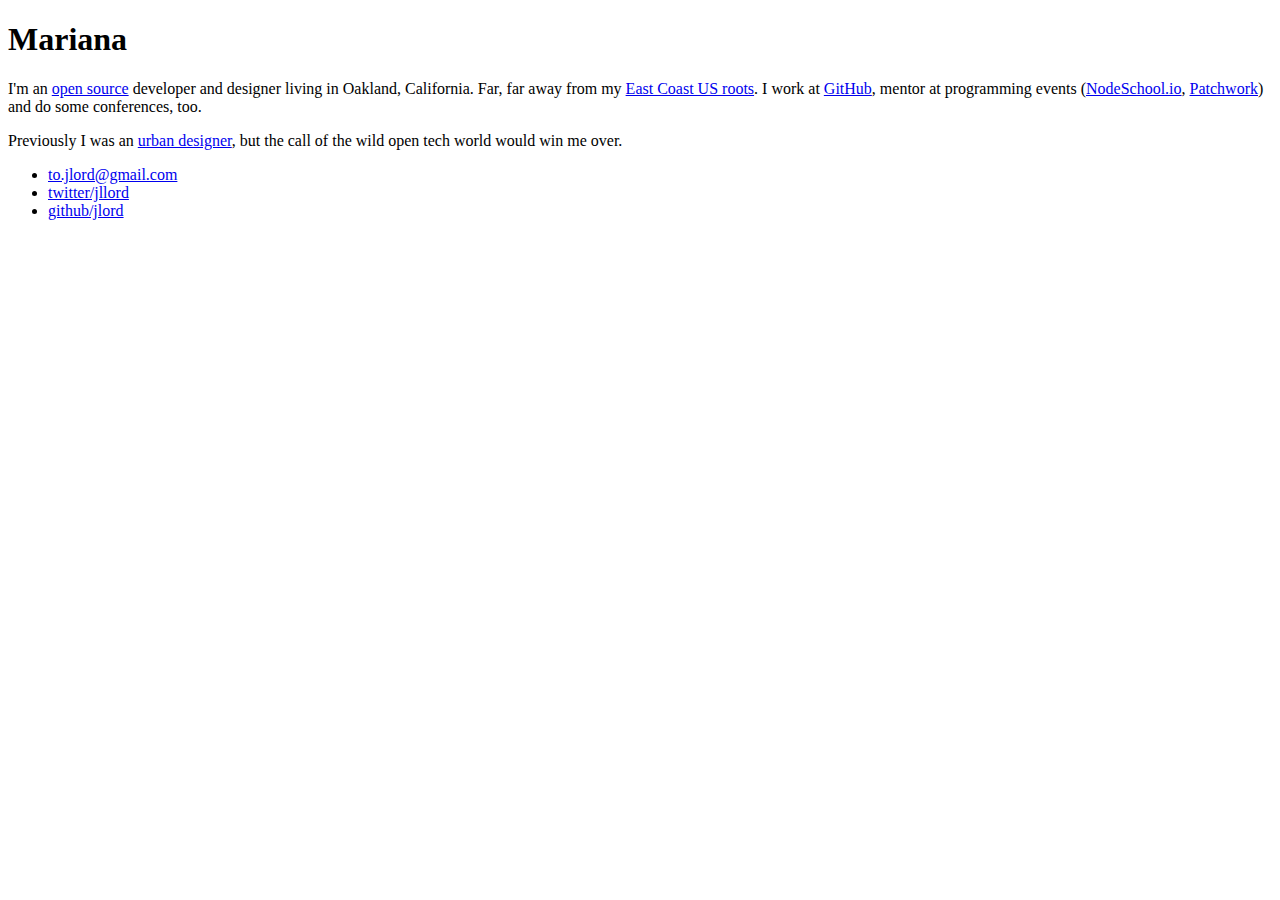
==== index.html @ f290301c "test commit" ====
<!doctype html>
<html>
  <head>
    <meta charset="utf-8">
    <link href="http://fonts.googleapis.com/css?family=Source+Sans+Pro:400,700|Montserrat" rel="stylesheet" type="text/css">
    <link rel="stylesheet" type="text/css" href="css/style2.css">
    <link rel="icon" href="favicon.png" type="image/x-icon">
    <title>Hello World</title>
  </head>
  <body>
    <div class="wrapper">
    <div class="container">
      <header>
        <h1 class="name">Mariana</h1>
      </header>
      <article>
        <p>I'm an <a href="http://en.wikipedia.org/wiki/Open-source_software" target="_blank">open source</a> developer and designer living in Oakland, California. Far, far away from my <a href="http://en.wikipedia.org/wiki/Central_Georgia" target="_blank">East Coast US roots</a>. I work at <a href="http://www.github.com/about" target="_blank">GitHub</a>, mentor at programming events (<a href="http://www.nodeschool.io">NodeSchool.io</a>, <a href="https://github.com/blog/1805-patchwork-night" target="_blank">Patchwork</a>) and do some conferences, too.</p>
        <p> Previously I was an <a href="http://www.bostonredevelopmentauthority.org" target="_blank">urban designer</a>, but the call of the wild open tech world would win me over.</p>
      </article>

    <footer>
      <ul class="meta inline-list">
        <li><a href="mailto:to.jlord@gmail.com">to.jlord@gmail.com</a></li>
        <li><a href="http://www.twitter.com/jllord" target="_blank">twitter/jllord</a></li>
        <li><a href="http://www.github.com/jlord" target="_blank">github/jlord</a></li>
      </ul>
    </footer>
  </div>
  </div>
  </body>
</html>
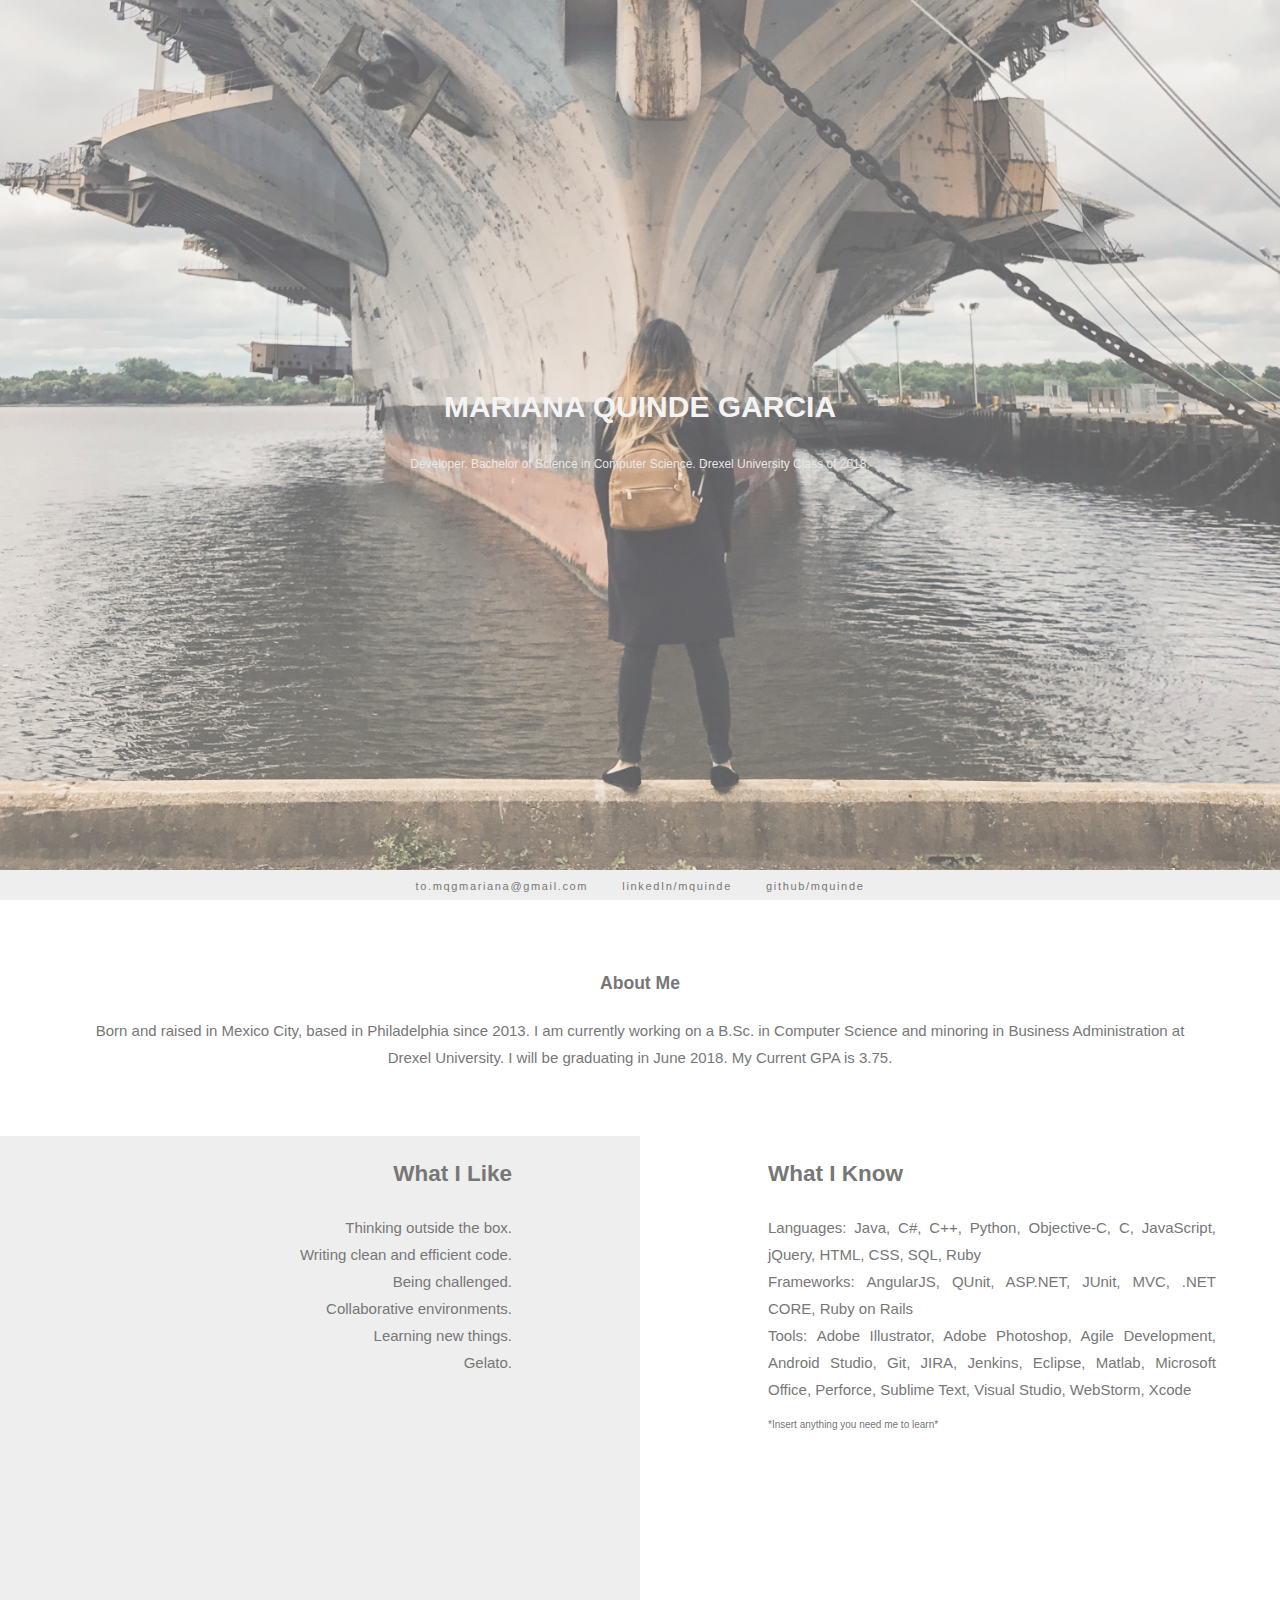
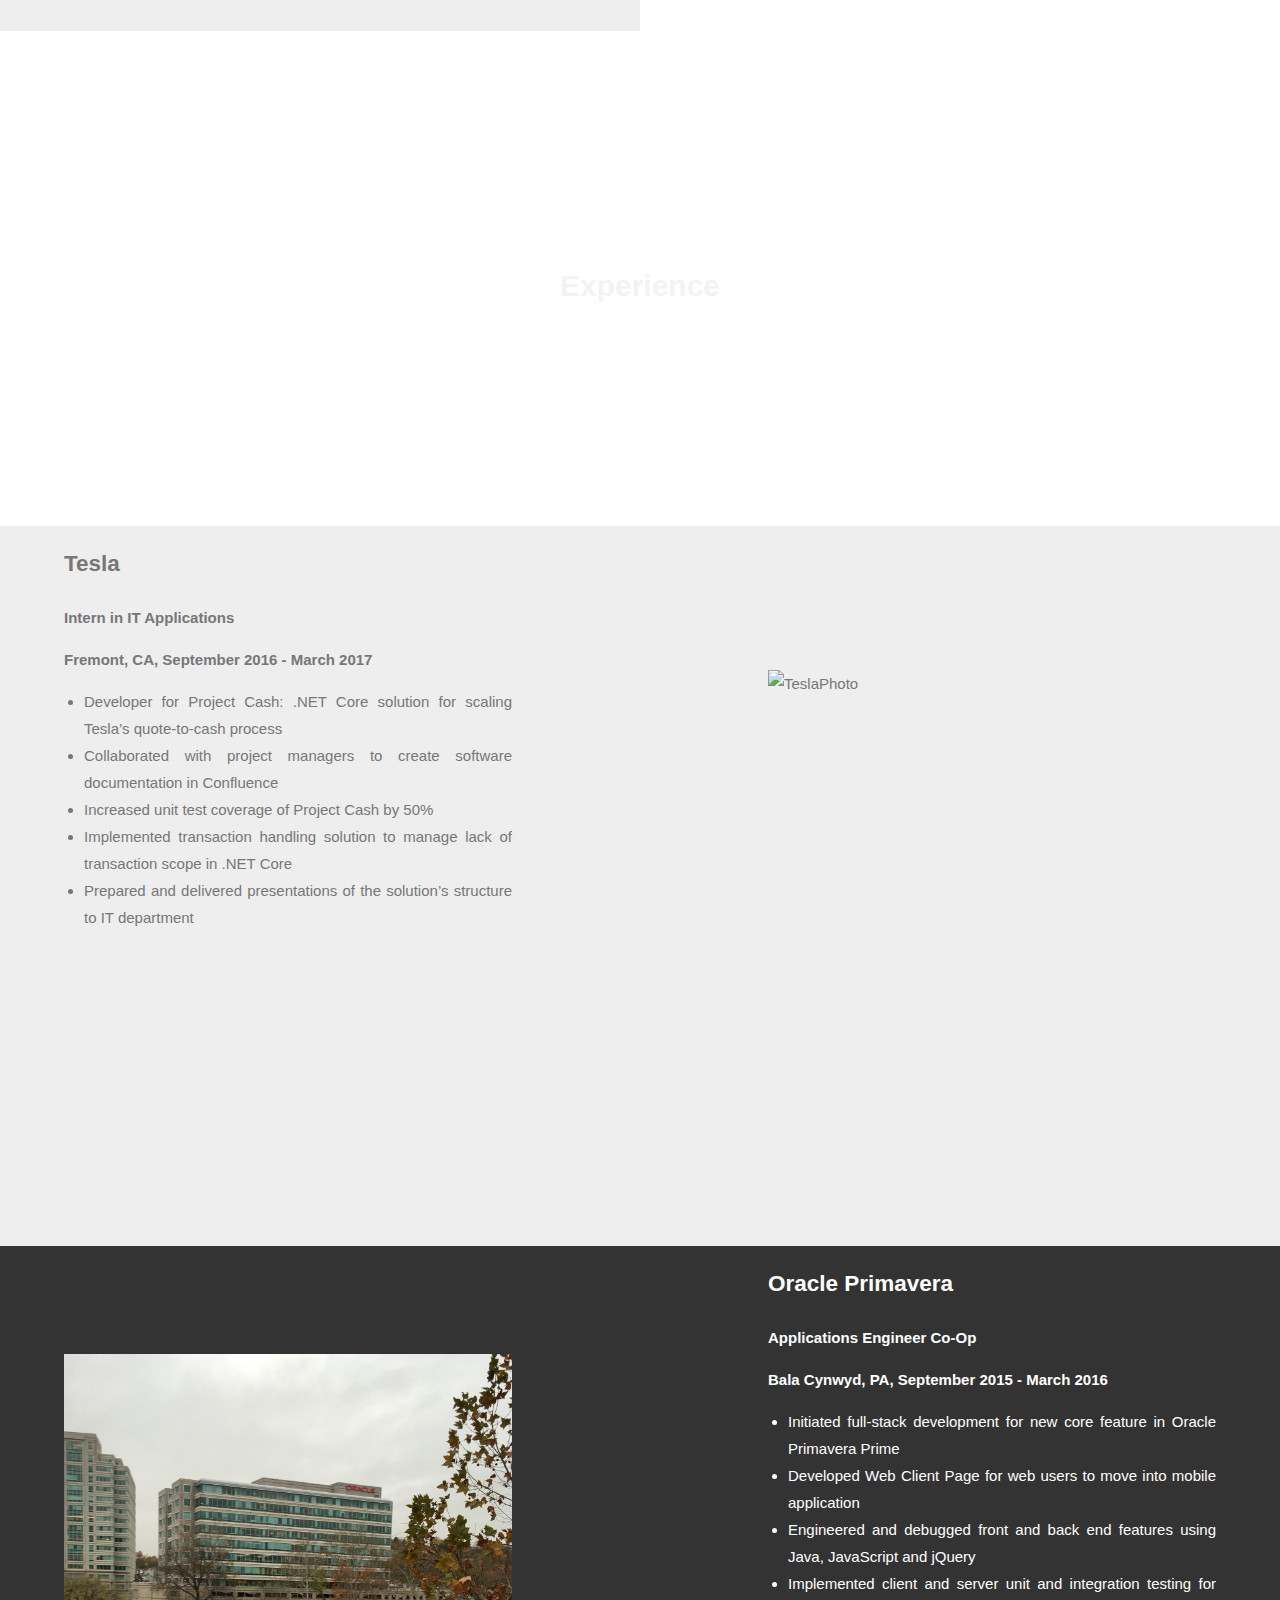
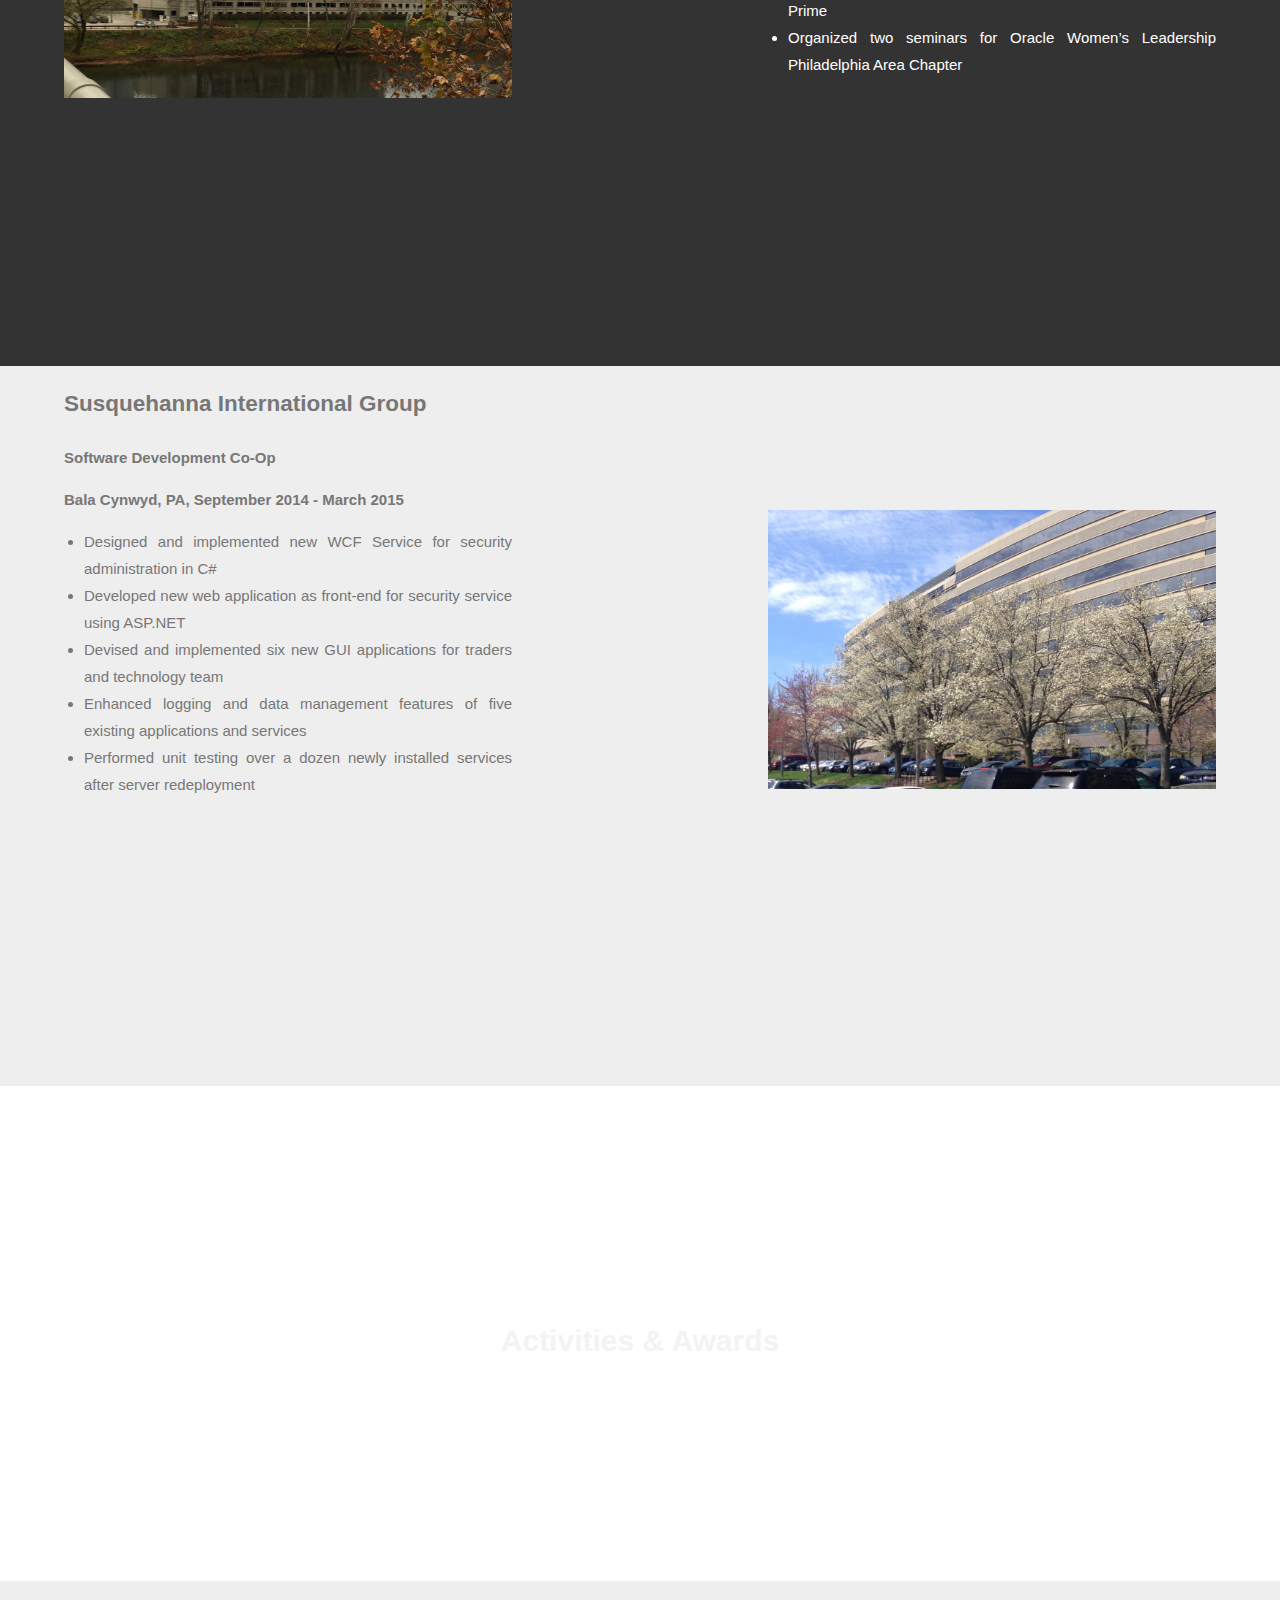
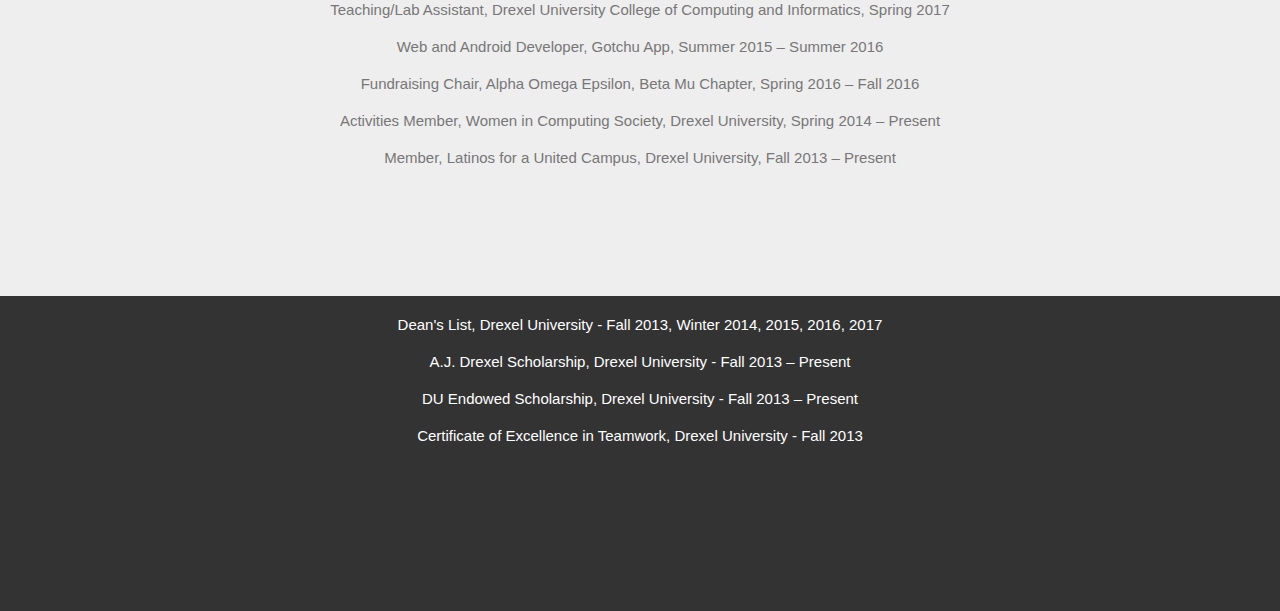
==== commit b103d274: "page prev colors" ====
--- a/index.html
+++ b/index.html
@@ -1,31 +1,154 @@
-<!doctype html>
+
+<!DOCTYPE html>
 <html>
   <head>
     <meta charset="utf-8">
-    <link href="http://fonts.googleapis.com/css?family=Source+Sans+Pro:400,700|Montserrat" rel="stylesheet" type="text/css">
-    <link rel="stylesheet" type="text/css" href="css/style2.css">
-    <link rel="icon" href="favicon.png" type="image/x-icon">
+    <link rel="stylesheet" type="text/css" href="css/style.css">
+    <!-- Bootstrap -->
+    <link rel="icon" href="me.png" type="image/x-icon">
     <title>Hello World</title>
   </head>
-  <body>
-    <div class="wrapper">
-    <div class="container">
-      <header>
-        <h1 class="name">Mariana</h1>
-      </header>
-      <article>
-        <p>I'm an <a href="http://en.wikipedia.org/wiki/Open-source_software" target="_blank">open source</a> developer and designer living in Oakland, California. Far, far away from my <a href="http://en.wikipedia.org/wiki/Central_Georgia" target="_blank">East Coast US roots</a>. I work at <a href="http://www.github.com/about" target="_blank">GitHub</a>, mentor at programming events (<a href="http://www.nodeschool.io">NodeSchool.io</a>, <a href="https://github.com/blog/1805-patchwork-night" target="_blank">Patchwork</a>) and do some conferences, too.</p>
-        <p> Previously I was an <a href="http://www.bostonredevelopmentauthority.org" target="_blank">urban designer</a>, but the call of the wild open tech world would win me over.</p>
-      </article>
+<body>
+<script>
+function toggle(name) {
+    var x = document.getElementById(name);
+    if (x.style.display === 'none') {
+        x.style.display = 'block';
+    } else {
+        x.style.display = 'none';
+    }
+}
+</script>
 
-    <footer>
-      <ul class="meta inline-list">
-        <li><a href="mailto:to.jlord@gmail.com">to.jlord@gmail.com</a></li>
-        <li><a href="http://www.twitter.com/jllord" target="_blank">twitter/jllord</a></li>
-        <li><a href="http://www.github.com/jlord" target="_blank">github/jlord</a></li>
+<div class="background1 photo1">
+  <div class="center-block">
+    <h1>MARIANA QUINDE GARCIA</h1>
+    <h2>Developer. Bachelor of Science in Computer Science. Drexel University Class of 2018.</h2> 
+  </div>
+</div>
+<div class="full-block">
+  <h3 style="text-align:center;">About Me</h3>
+  <p> Born and raised in Mexico City, based in Philadelphia since 2013. I am currently working on a B.Sc. in Computer Science and minoring in Business Administration at Drexel University. I will be graduating in June 2018. My Current GPA is 3.75.</p>
+</div>
+
+<div class="backgroundSmall halfsie">
+  <div class="left-block" style="text-align: right">
+  <h2> What I Like</h2>
+  <ul class="simpleList">
+  <li>Thinking outside the box.</li>
+  <li>Writing clean and efficient code.</li>
+  <li>Being challenged.</li>
+  <li>Collaborative environments.</li> 
+  <li>Learning new things.</li>
+  <li>Gelato.</li>
+  </ul>
+  </div>
+  <div class="right-block" id="whatIKnow">
+  <h2>What I Know</h2>  
+  <ul class="simpleList">
+  <li> <b>Languages: </b> Java, C#, C++, Python, Objective-C, C, JavaScript, jQuery, HTML, CSS, SQL, Ruby</li>
+  <li> <b>Frameworks: </b> AngularJS, QUnit, ASP.NET, JUnit, MVC, .NET CORE, Ruby on Rails</li>
+  <li> <b>Tools: </b>Adobe Illustrator, Adobe Photoshop, Agile Development, Android Studio, Git, JIRA, Jenkins, Eclipse, Matlab, Microsoft Office, Perforce, Sublime Text, Visual Studio, WebStorm, Xcode</li>
+  <h4>*Insert anything you need me to learn*</h4>
+  </ul>          
+  </div>
+</div>
+
+<div class="backgroundSmall photo1">
+  <div class="center-block">
+    <h3>Experience</h3>
+  </div>
+</div>
+
+<div class="backgroundMedium light">
+  <div class="right-block" style="top: 20%">
+  <img src="css/tesla.jpg" alt="TeslaPhoto" style="width:100%;height:100%;">
+  </div>
+  <div class="left-block">
+  <h2>Tesla</h2>
+  <p><b> Intern in IT Applications </b></p>
+  <p><b>Fremont, CA, September 2016 - March 2017</b></p>  
+  <ul>
+  <li>Developer for Project Cash: .NET Core solution for scaling Tesla’s quote-to-cash process </li>
+  <li>Collaborated with project managers to create software documentation in Confluence </li>
+  <li>Increased unit test coverage of Project Cash by 50% </li>
+  <li>Implemented transaction handling solution to manage lack of transaction scope in .NET Core</li>
+  <li>Prepared and delivered presentations of the solution’s structure to IT department </li>
+  </ul> 
+  </div>
+ </div>
+
+ <div class="backgroundMedium dark">
+  <div class="left-block" style="top: 15%">
+  <img src="css/oracle.jpg" alt="OraclePhoto" style="width:100%;height:100%;">
+  </div>
+  <div class="right-block">
+  <h2>Oracle Primavera</h2>
+	<p><b>Applications Engineer Co-Op</b></p>
+	<p><b>Bala Cynwyd, PA, September 2015 - March 2016</b></p>
+	<ul>
+	<li>Initiated full-stack development for new core feature in Oracle Primavera Prime </li>
+	<li>Developed Web Client Page for web users to move into mobile application</li>
+	<li>Engineered and debugged front and back end features using Java, JavaScript and jQuery</li>
+	<li>Implemented client and server unit and integration testing for Prime</li>
+	<li>Organized two seminars for Oracle Women’s Leadership Philadelphia Area Chapter</li>
+	</ul> 
+  </div>
+ </div>
+
+ <div class="backgroundMedium light">
+  <div class="right-block" style="top: 20%">
+  <img src="css/sig.jpg" alt="SIGPhoto" style="width:100%;height:100%;">
+  </div>
+  <div class="left-block">
+  <h2> Susquehanna International Group</h2>
+    <p><b>Software Development Co-Op</b></p>
+    <p><b>Bala Cynwyd, PA, September 2014 - March 2015</b></p>  
+    <ul>
+    <li>Designed and implemented new WCF Service for security administration in C#</li>
+    <li>Developed new web application as front-end for security service using ASP.NET</li>
+    <li>Devised and implemented six new GUI applications for traders and technology  team</li>
+    <li>Enhanced logging and data management features of five existing applications and services</li>
+    <li>Performed unit testing over a dozen newly installed services after server redeployment</li>
+    </ul> 
+  </div>
+ </div>
+
+<div class="backgroundSmall photo1">
+  <div class="center-block">
+    <h3>Activities & Awards</h3>
+  </div>
+</div>
+
+<div class="backgroundMin light">
+<div class="middle-block">
+<ul class="simpleList wideList">
+  <li>Teaching/Lab Assistant, Drexel University College of Computing and Informatics, Spring 2017</li>
+  <li>Web and Android Developer, Gotchu App, Summer 2015 – Summer 2016</li>
+  <li>Fundraising Chair, Alpha Omega Epsilon, Beta Mu Chapter, Spring 2016 – Fall 2016</li>
+  <li>Activities Member, Women in Computing Society, Drexel University, Spring 2014 – Present</li>
+  <li>Member, Latinos for a United Campus, Drexel University, Fall 2013 – Present</li>
+  </ul>
+</div>
+</div>
+
+<div class="backgroundMin dark">
+<div class="middle-block">
+<ul class="simpleList wideList">
+  <li>Dean's List, Drexel University - Fall 2013, Winter 2014, 2015, 2016, 2017</li>
+  <li>A.J. Drexel Scholarship, Drexel University - Fall 2013 – Present</li>
+  <li>DU Endowed Scholarship, Drexel University - Fall 2013 – Present</li>
+  <li>Certificate of Excellence in Teamwork, Drexel University - Fall 2013</li>
+  </ul>
+</div>
+</div>
+
+</body>
+<footer>
+      <ul class="inline-list">
+        <li><a href="mailto:to.mqgmariana@gmail.com">to.mqgmariana@gmail.com</a></li>
+        <li><a href="https://www.linkedin.com/in/mquinde/" target="_blank">linkedIn/mquinde</a></li>
+        <li><a href="http://www.github.com/mquinde" target="_blank">github/mquinde</a></li>
       </ul>
-    </footer>
-  </div>
-  </div>
-  </body>
+      </footer>
 </html>
--- a/css/style.css
+++ b/css/style.css
@@ -0,0 +1,151 @@
+/* Stylez */
+body, html {
+  height: 100%;
+  margin: 0;
+  font: 400 15px/1.8 "Lato", sans-serif;
+  color: #777;
+}
+a {color: #777; text-decoration: none;}
+a:hover {border-bottom: 1px solid #333; color: #333}
+ul {padding: 0 0 0 20px;}
+
+.background1, .backgroundSmall, .backgroundMedium, .backgroundMin {
+  position: relative;
+  background-attachment: fixed;
+  background-position: center;
+  background-repeat: no-repeat;
+  background-size: cover;
+
+}
+.background1 {
+  min-height: 100%;
+}
+
+.backgroundSmall {
+  min-height: 55%;
+}
+
+.backgroundMedium {
+  height: 80%;
+}
+
+.backgroundMin {
+  height: 35%;
+}
+
+.photo1 {
+    opacity: 0.65;
+  background-image: url("test.jpg");
+}
+
+.light {
+  background-color: #eee;
+}
+
+.dark {
+  background-color: #333;
+    color: #fff;
+}
+
+.halfsie {
+    background: linear-gradient(90deg, #eee 50%, #fff 50%);
+}
+
+
+.center-block {
+  position: absolute;
+  left: 0;
+  top: 40%;
+  width: 100%;
+  text-align: center;
+}
+
+.center-block h1 {
+  color: #eee;
+  font-size: 30px;
+}
+
+.center-block h2 {
+  color: #ddd;
+  font-size: 12px;
+  font-weight: lighter;;
+}
+
+.center-block h3 {
+  color: #eee;
+  font-size: 30px;
+}
+
+.full-block {
+    color: #777;background-color:white;text-align:center;padding:50px 80px;text-align: center;
+}
+
+.middle-block {
+  position: absolute;
+  left: 0;
+  top: 0;
+  width: 100%;
+  text-align: center;
+}
+
+.left-block {
+  position: absolute;
+  left: 5%;
+  top: 0;
+  width: 35%;
+  text-align: justify;
+}
+
+.right-block {
+  position: absolute;
+  right: 5%;
+  top: 0;
+  width: 35%;
+  text-align: justify;
+}
+
+.simpleList {
+    padding: 0;
+    list-style-type: none;
+    font-weight: lighter;
+}
+
+
+.wideList li { margin: 10px 0; }
+
+
+.right-block h4 {
+  font-size: 10px;
+  font-weight: lighter;
+}
+
+
+.toggle-block {
+    width: 100%;
+    margin-top:0px;
+    display: none;
+}
+
+
+.inline-list {list-style: none; margin: 0; padding: 0; word-spacing: 2em}
+.inline-list li {display: inline-block; font-size: 11px; letter-spacing: .15em; color: #333;}
+
+/* Turn off parallax scrolling for tablets and phones */
+@media only screen and (max-device-width: 1024px) {
+    .background1, .backgroundSmall, .backgroundMedium, .backgroundMin {
+        background-attachment: scroll;
+    }
+}
+
+footer {
+    position: fixed;
+    width: 100%; 
+    height: 30px;
+    line-height: 30px;
+    text-align: center;
+    background: #eee;
+    bottom: 0px; 
+    left: 0px;
+    z-index: 80;
+}
+
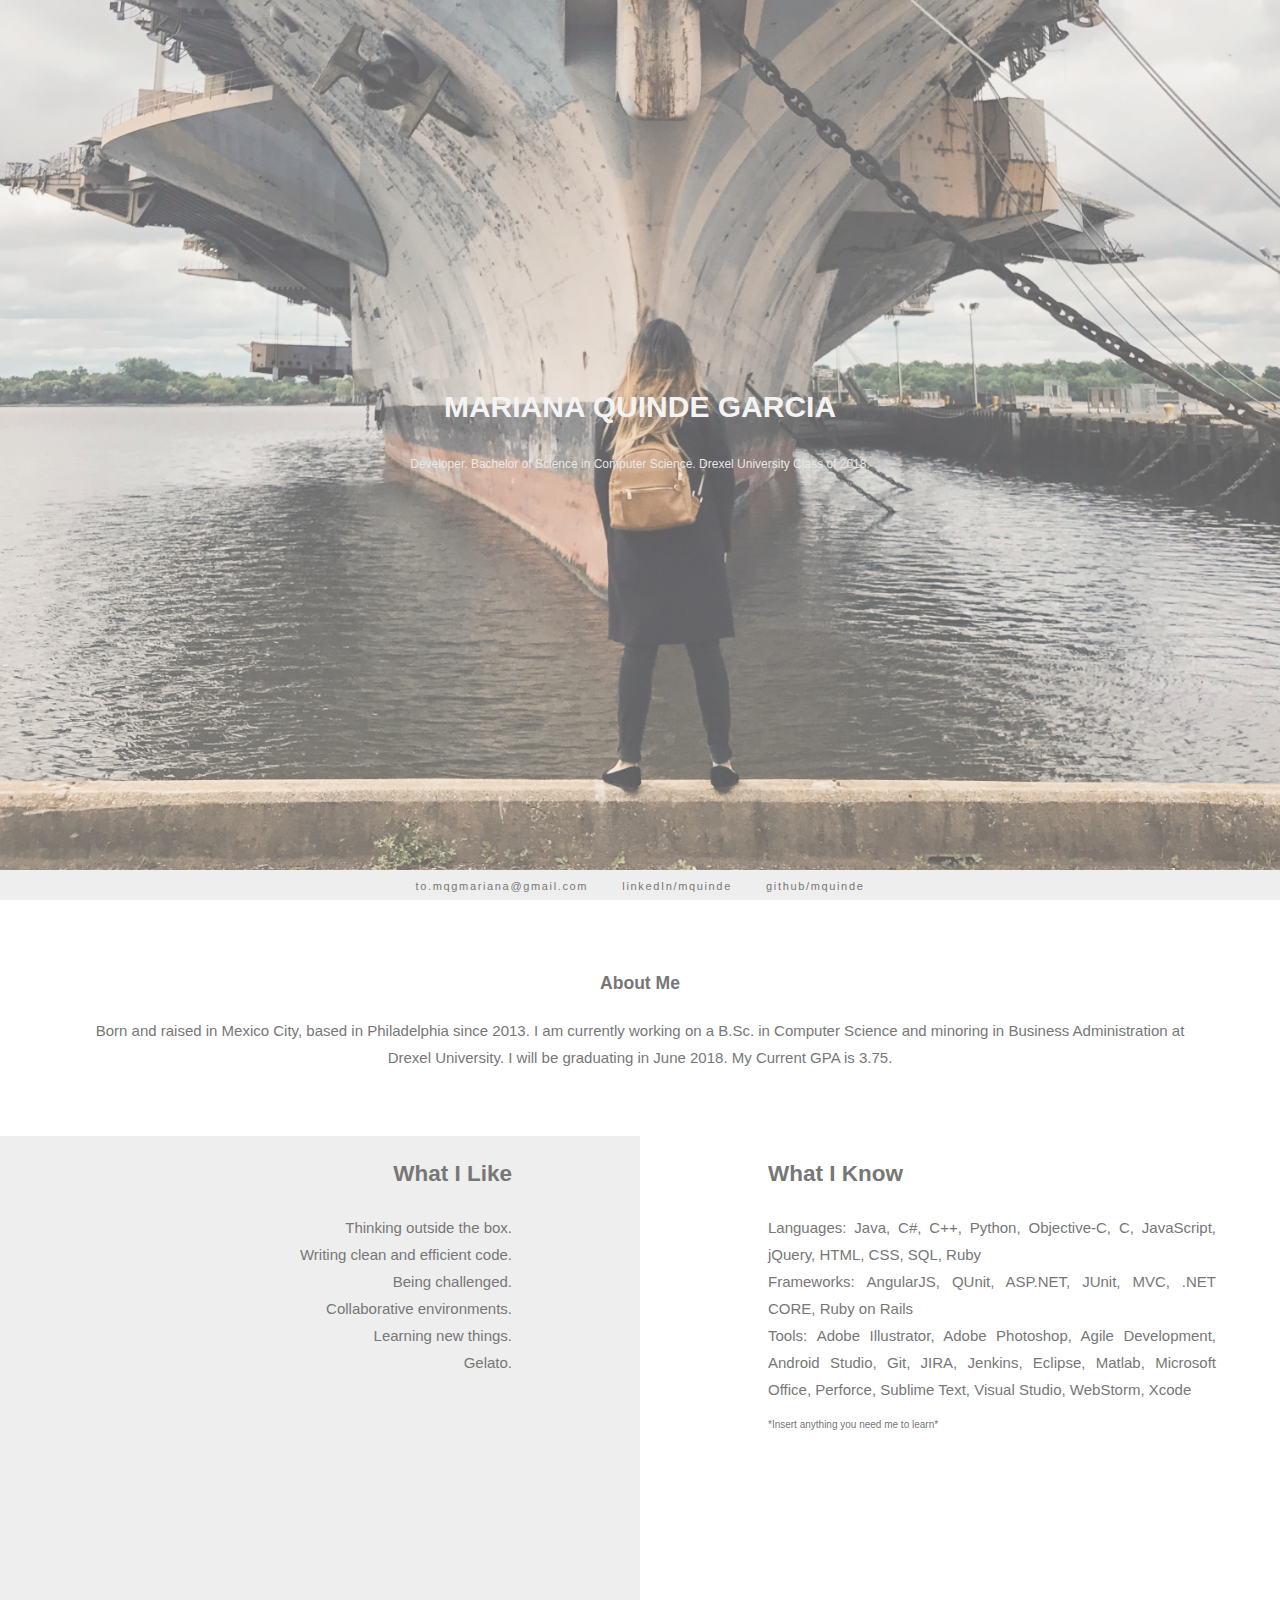
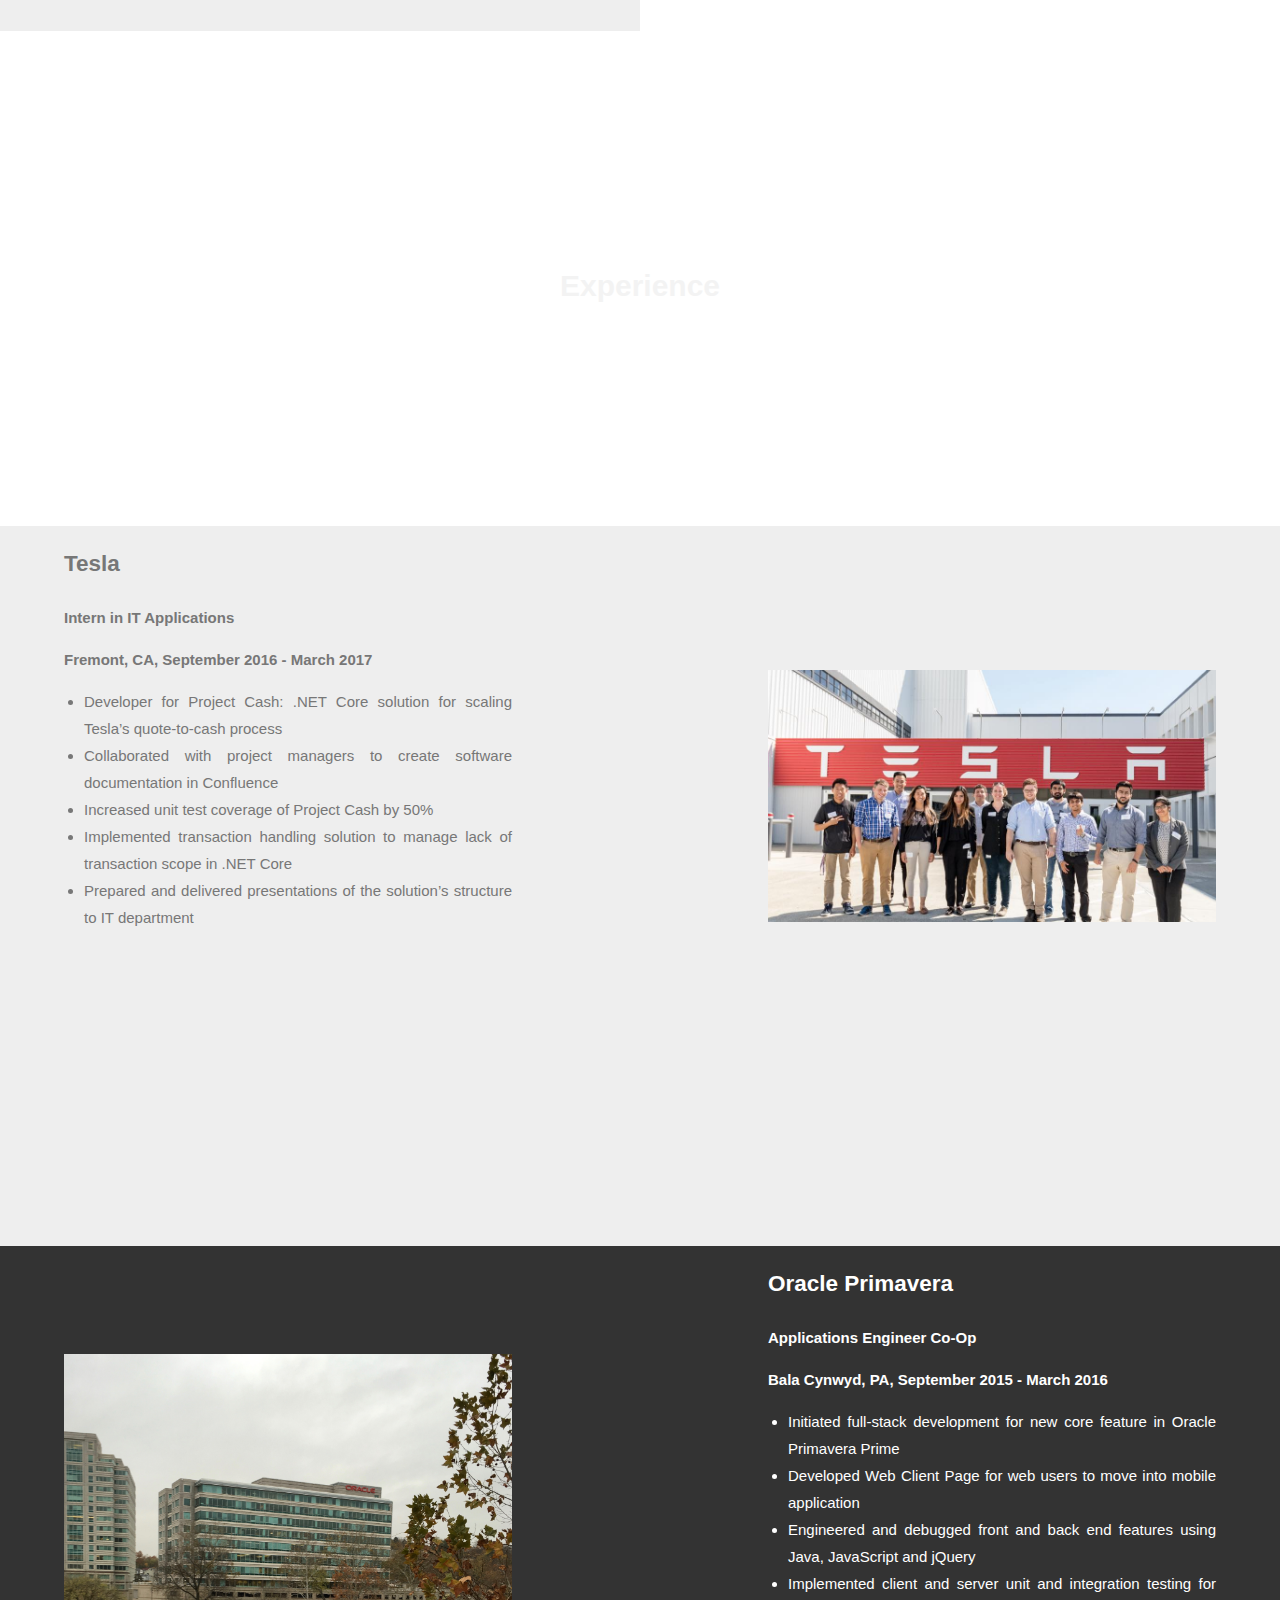
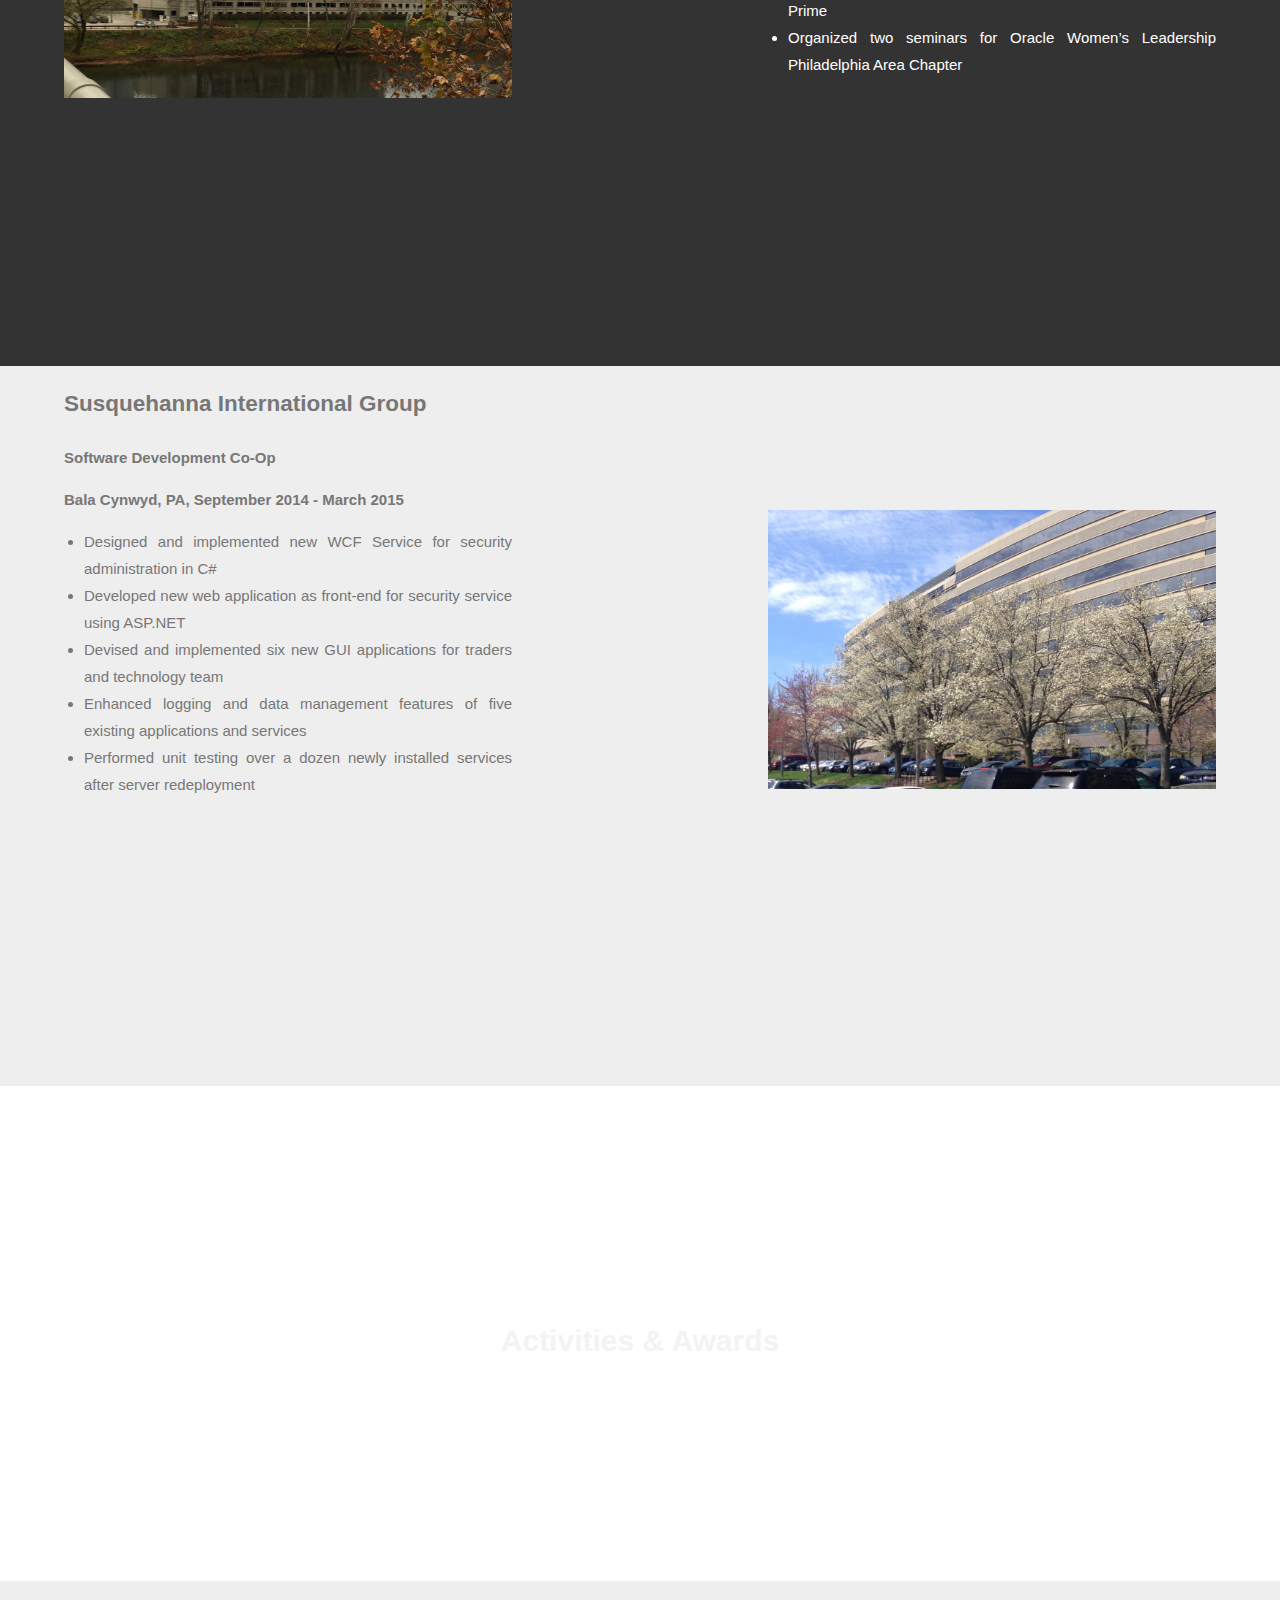
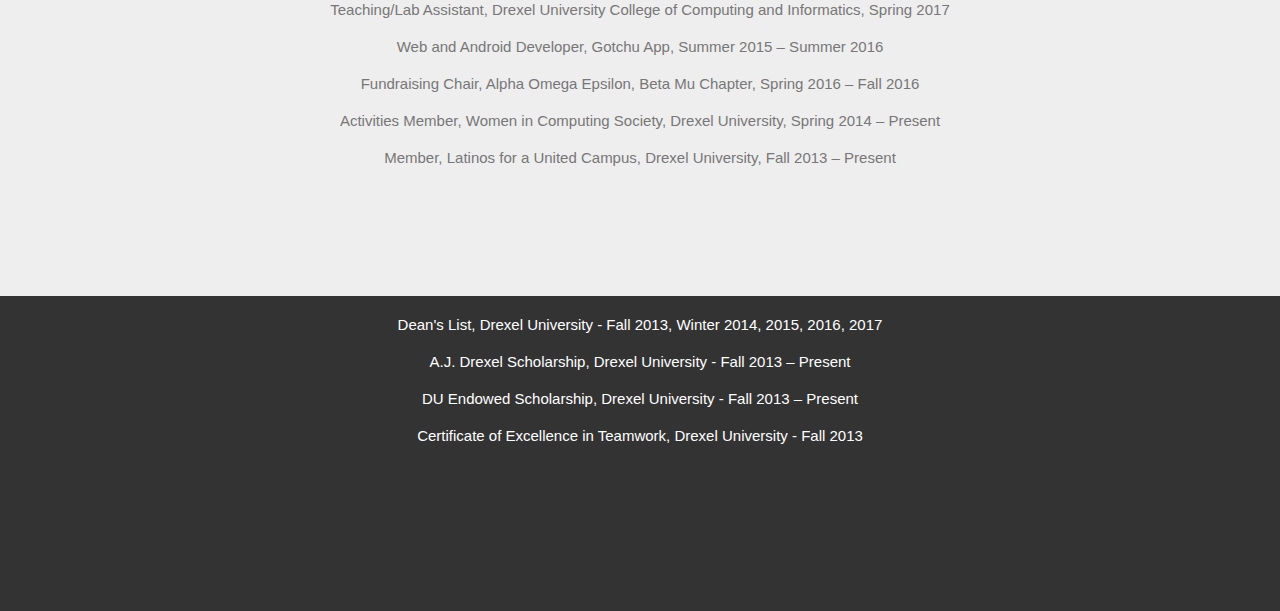
==== commit fd2d7bea: "fixed image" ====
--- a/index.html
+++ b/index.html
@@ -62,7 +62,7 @@
 
 <div class="backgroundMedium light">
   <div class="right-block" style="top: 20%">
-  <img src="css/tesla.jpg" alt="TeslaPhoto" style="width:100%;height:100%;">
+  <img src="css/Tesla.jpg" alt="TeslaPhoto" style="width:100%;height:100%;">
   </div>
   <div class="left-block">
   <h2>Tesla</h2>
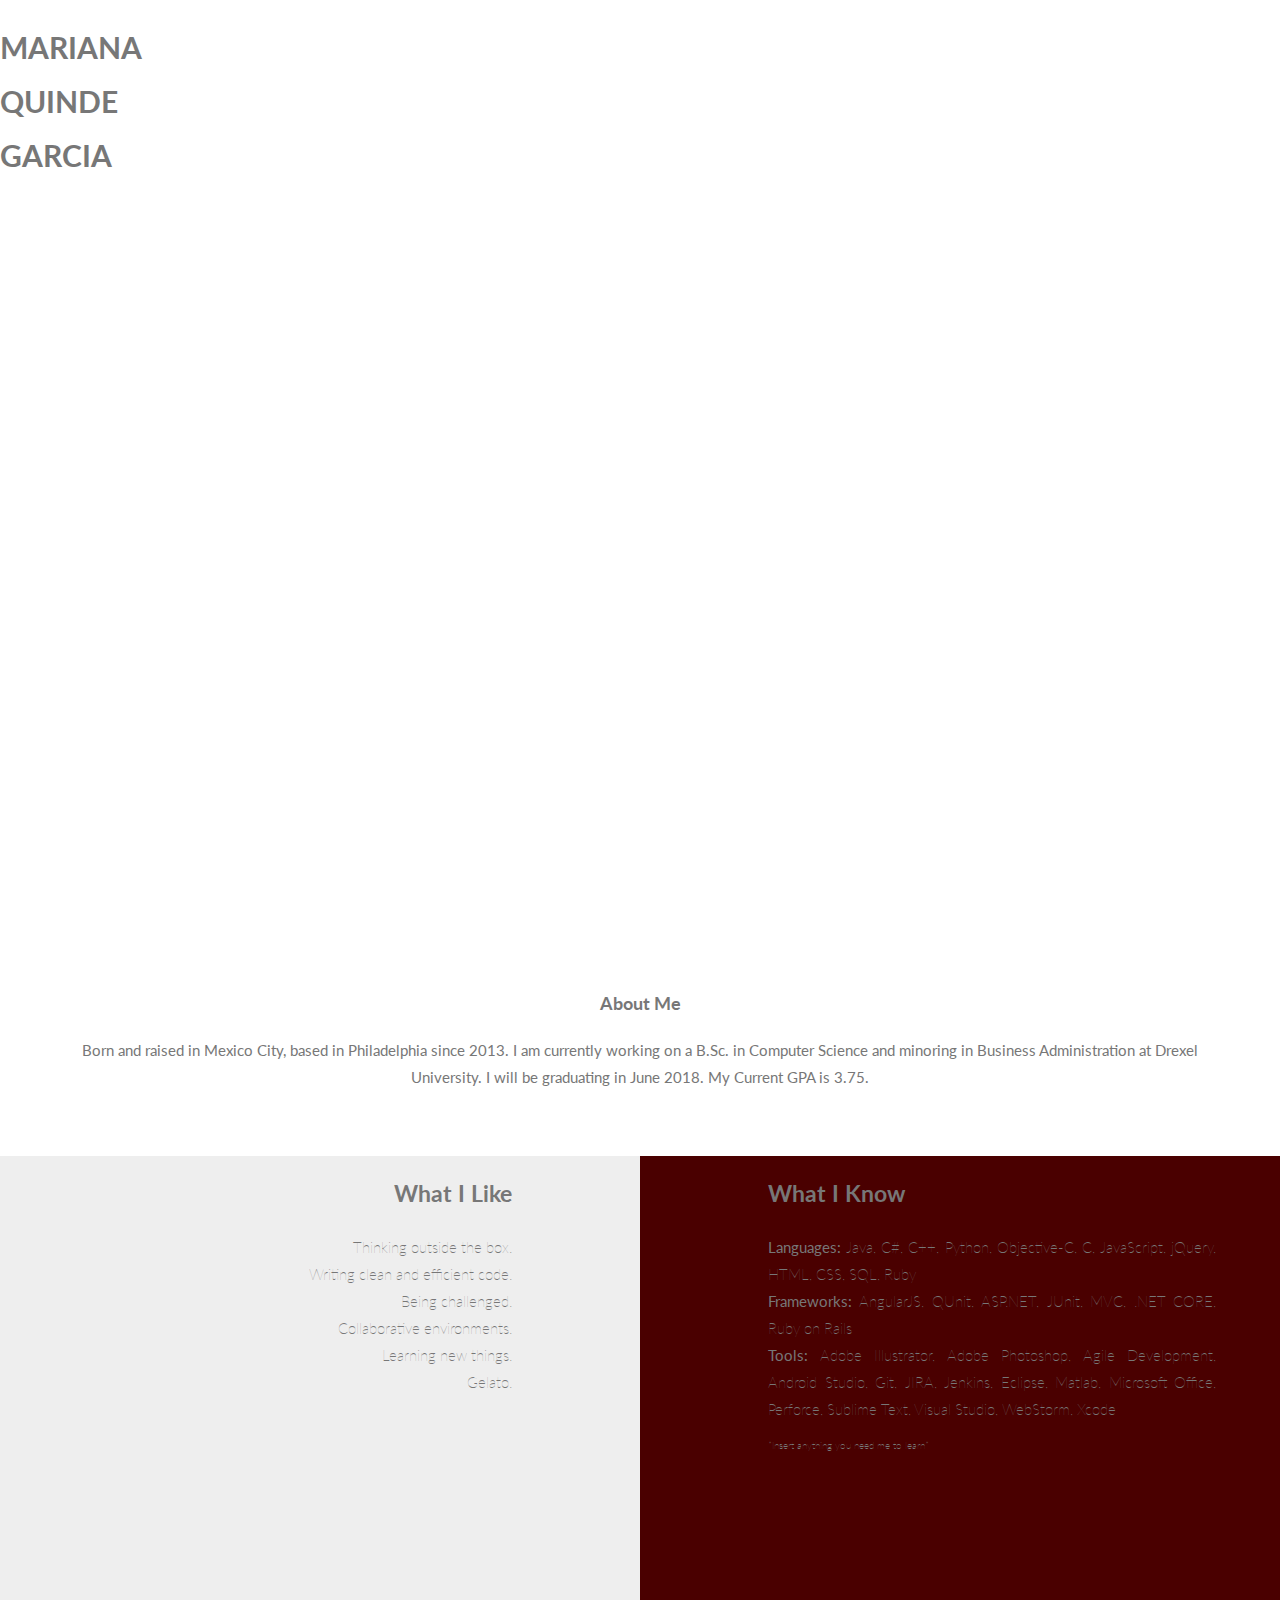
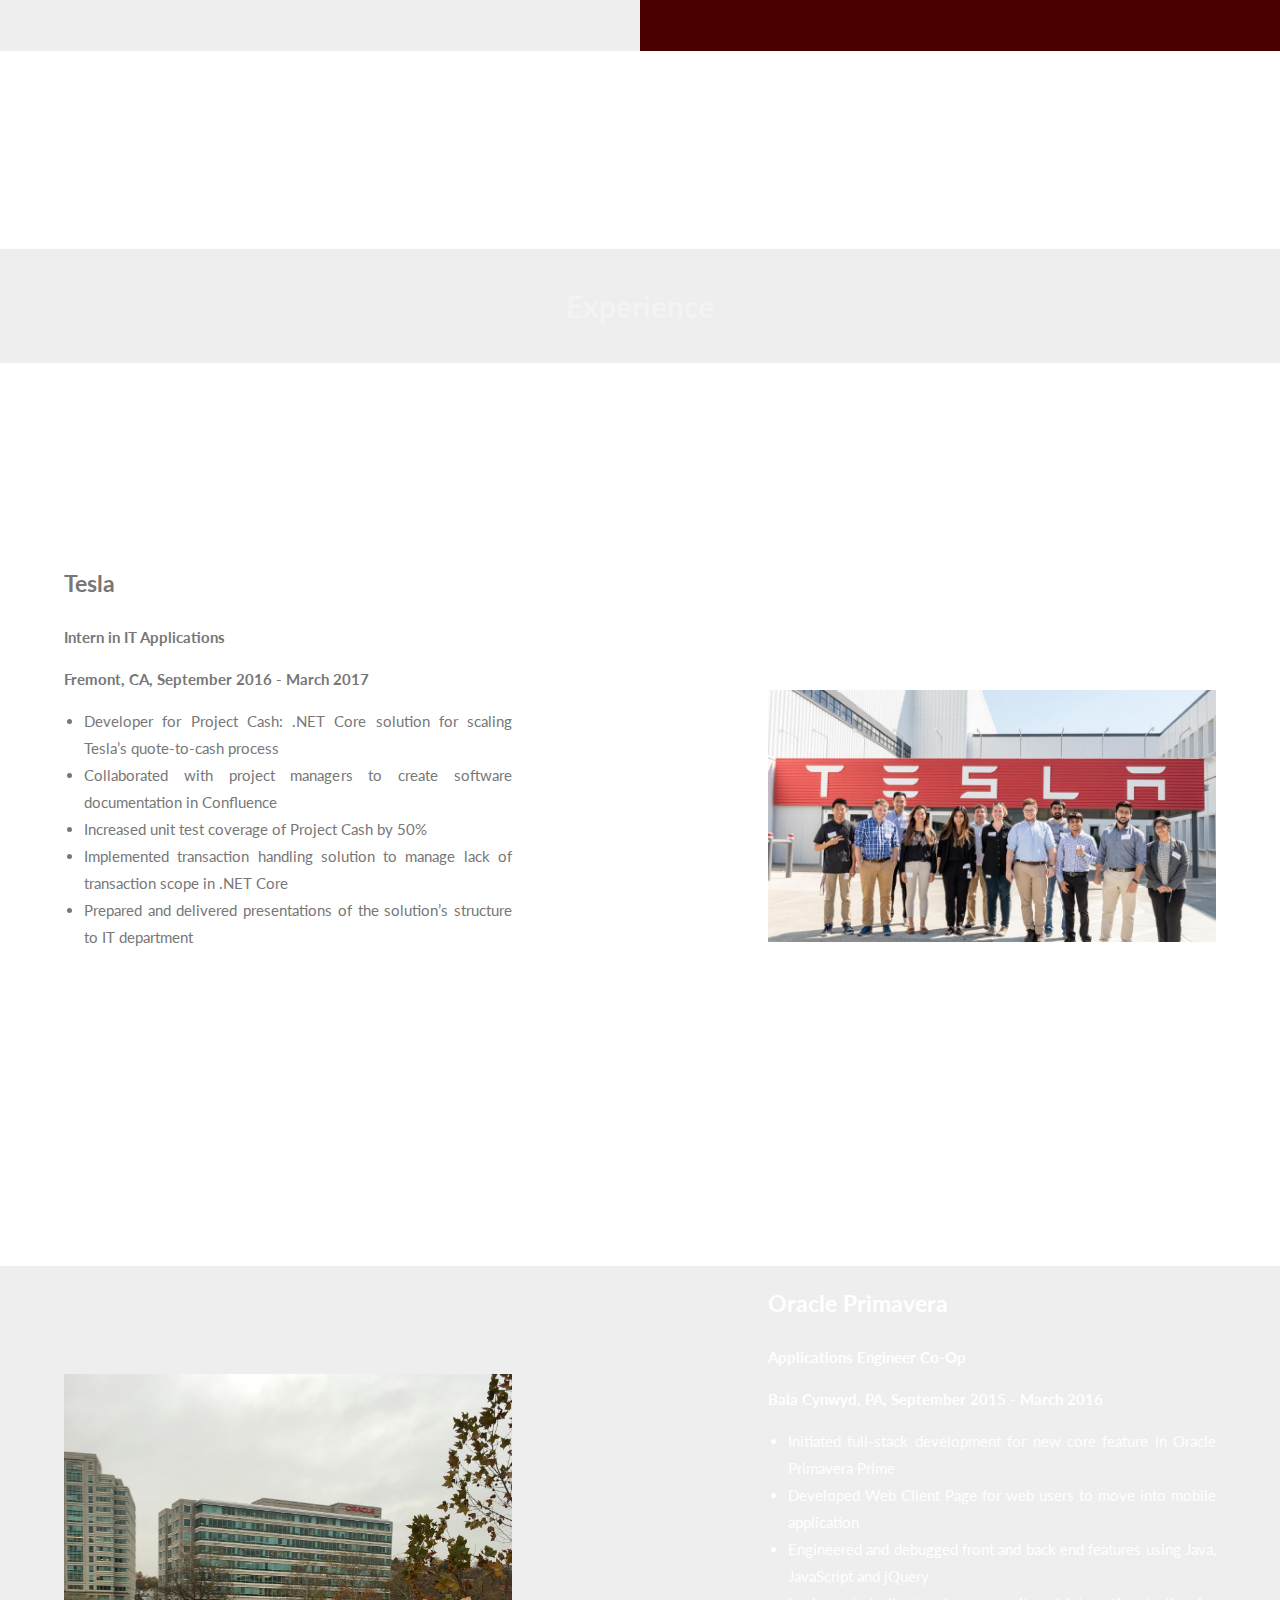
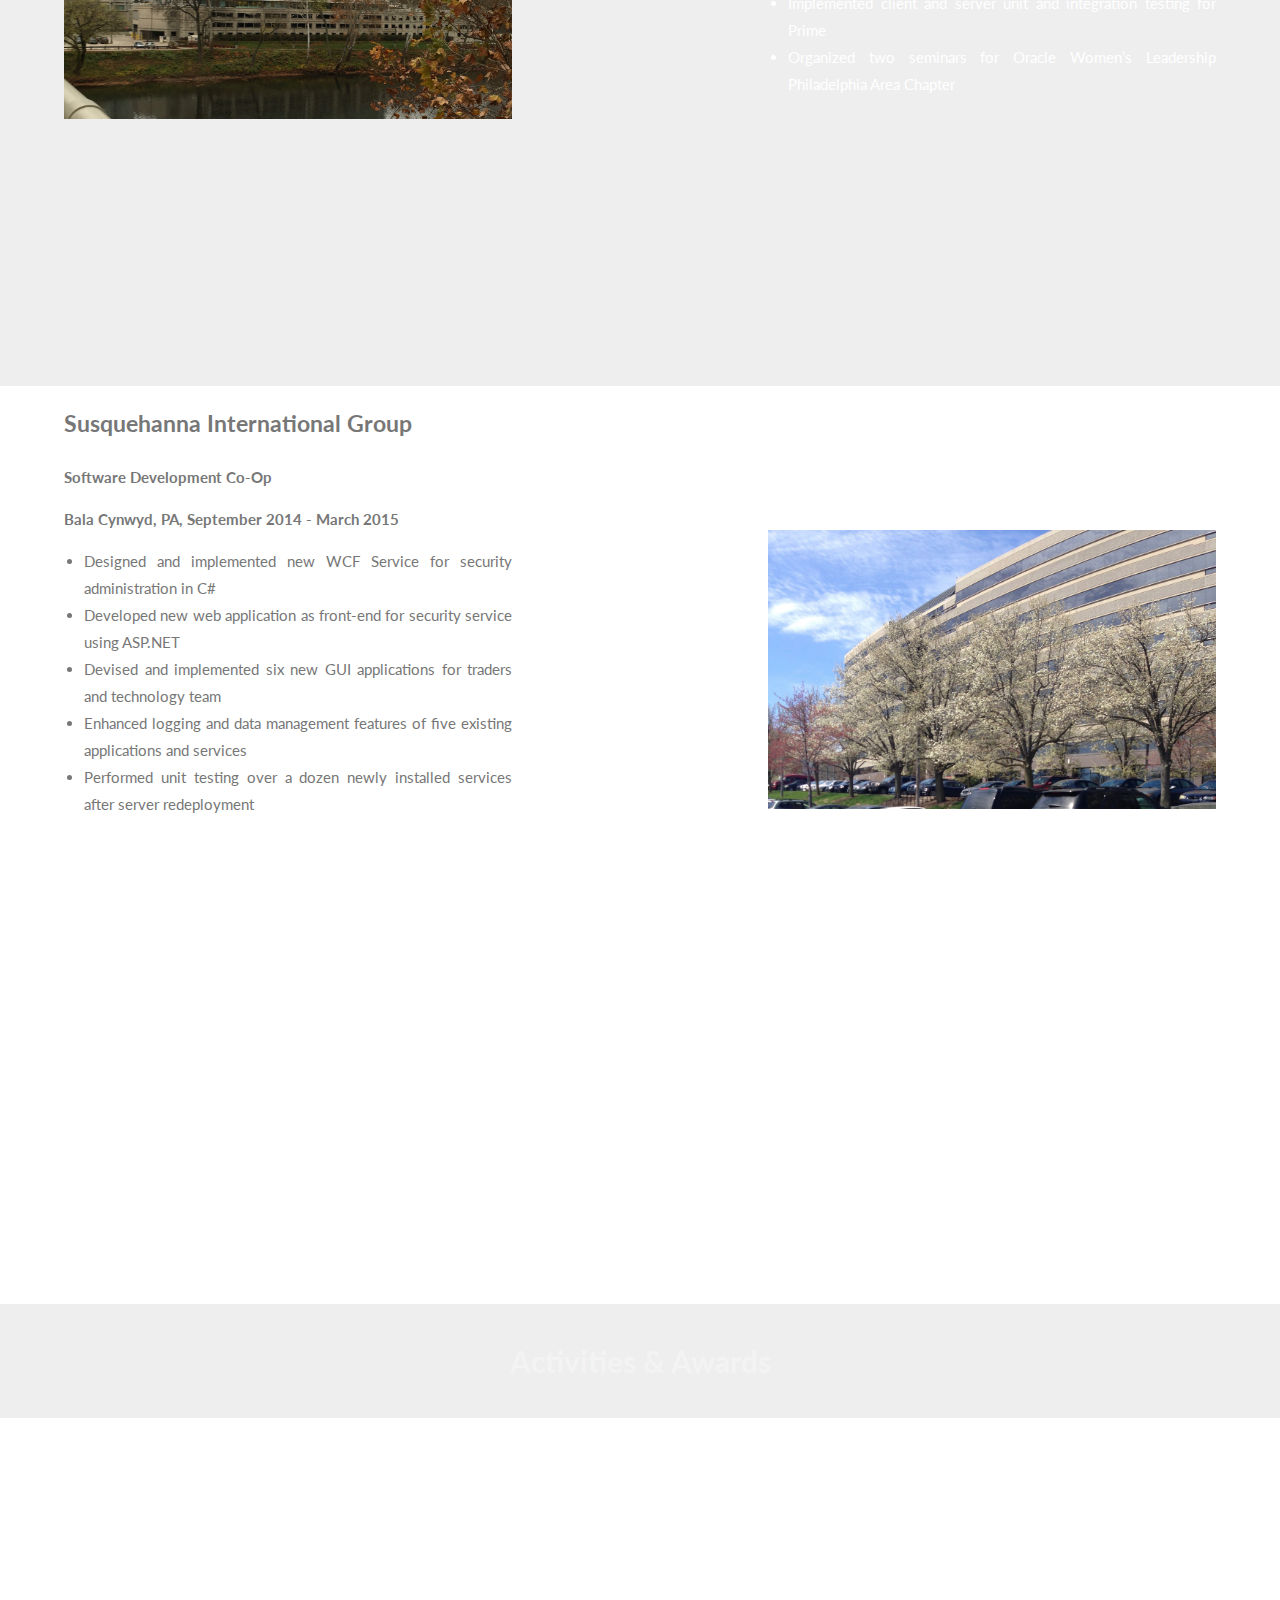
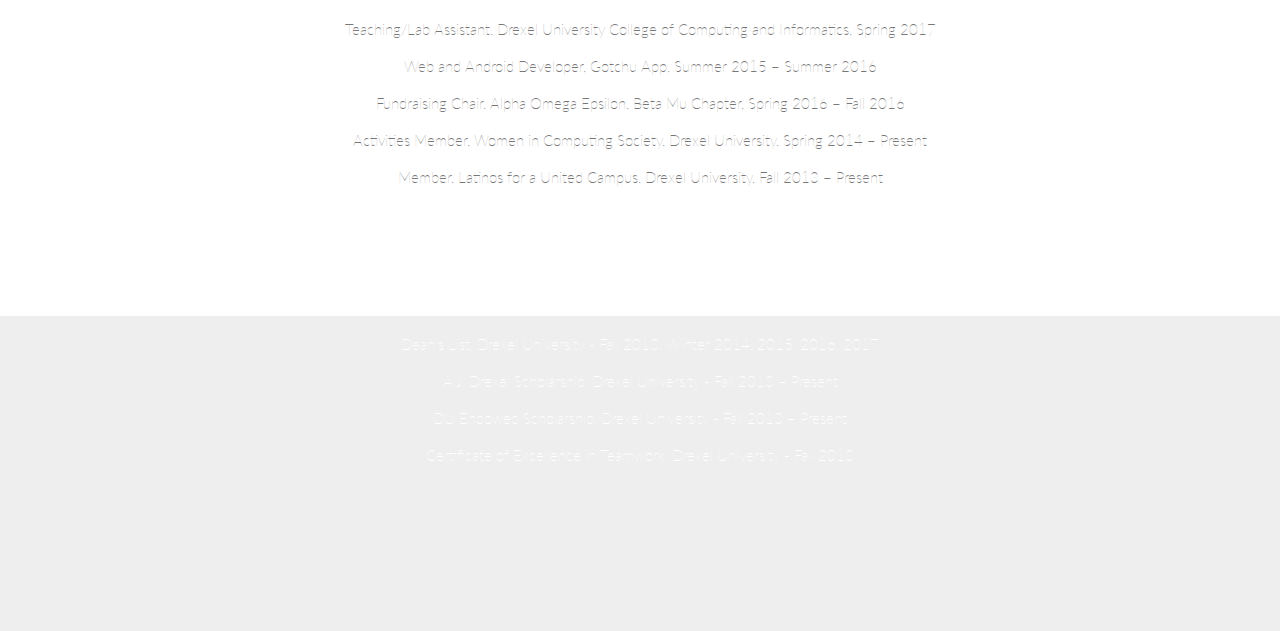
==== commit 35f050c3: "temp" ====
--- a/index.html
+++ b/index.html
@@ -4,8 +4,10 @@
   <head>
     <meta charset="utf-8">
     <link rel="stylesheet" type="text/css" href="css/style.css">
-    <!-- Bootstrap -->
-    <link rel="icon" href="me.png" type="image/x-icon">
+    <link href="https://fonts.googleapis.com/css?family=Lato:100,300,400,700|Raleway:100,200,400" rel="stylesheet">
+    <link href="https://fonts.googleapis.com/css?family=Montserrat:400,900" rel="stylesheet">
+    <link href="https://fonts.googleapis.com/css?family=Catamaran:400,900" rel="stylesheet">
+    <link rel="icon" href="css/images/me.png" type="image/x-icon">
     <title>Hello World</title>
   </head>
 <body>
@@ -20,12 +22,18 @@
 }
 </script>
 
-<div class="background1 photo1">
-  <div class="center-block">
-    <h1>MARIANA QUINDE GARCIA</h1>
-    <h2>Developer. Bachelor of Science in Computer Science. Drexel University Class of 2018.</h2> 
+
+<div class="background1">
+  <div class="title-block left">
+    <h1>MARIANA 
+    <br>QUINDE
+    <br>GARCIA</h1>
+  </div>
+
+  <div class="title-block right">
   </div>
 </div>
+
 <div class="full-block">
   <h3 style="text-align:center;">About Me</h3>
   <p> Born and raised in Mexico City, based in Philadelphia since 2013. I am currently working on a B.Sc. in Computer Science and minoring in Business Administration at Drexel University. I will be graduating in June 2018. My Current GPA is 3.75.</p>
@@ -54,7 +62,7 @@
   </div>
 </div>
 
-<div class="backgroundSmall photo1">
+<div class="backgroundSmall photo2">
   <div class="center-block">
     <h3>Experience</h3>
   </div>
@@ -62,7 +70,7 @@
 
 <div class="backgroundMedium light">
   <div class="right-block" style="top: 20%">
-  <img src="css/Tesla.jpg" alt="TeslaPhoto" style="width:100%;height:100%;">
+  <img src="css/images/Tesla.jpg" alt="TeslaPhoto" style="width:100%;height:100%;">
   </div>
   <div class="left-block">
   <h2>Tesla</h2>
@@ -80,7 +88,7 @@
 
  <div class="backgroundMedium dark">
   <div class="left-block" style="top: 15%">
-  <img src="css/oracle.jpg" alt="OraclePhoto" style="width:100%;height:100%;">
+  <img src="css/images/oracle.jpg" alt="OraclePhoto" style="width:100%;height:100%;">
   </div>
   <div class="right-block">
   <h2>Oracle Primavera</h2>
@@ -98,7 +106,7 @@
 
  <div class="backgroundMedium light">
   <div class="right-block" style="top: 20%">
-  <img src="css/sig.jpg" alt="SIGPhoto" style="width:100%;height:100%;">
+  <img src="css/images/sig.jpg" alt="SIGPhoto" style="width:100%;height:100%;">
   </div>
   <div class="left-block">
   <h2> Susquehanna International Group</h2>
@@ -114,7 +122,7 @@
   </div>
  </div>
 
-<div class="backgroundSmall photo1">
+<div class="backgroundSmall photo2">
   <div class="center-block">
     <h3>Activities & Awards</h3>
   </div>
@@ -144,11 +152,4 @@
 </div>
 
 </body>
-<footer>
-      <ul class="inline-list">
-        <li><a href="mailto:to.mqgmariana@gmail.com">to.mqgmariana@gmail.com</a></li>
-        <li><a href="https://www.linkedin.com/in/mquinde/" target="_blank">linkedIn/mquinde</a></li>
-        <li><a href="http://www.github.com/mquinde" target="_blank">github/mquinde</a></li>
-      </ul>
-      </footer>
 </html>
--- a/css/style.css
+++ b/css/style.css
@@ -3,10 +3,11 @@
   height: 100%;
   margin: 0;
   font: 400 15px/1.8 "Lato", sans-serif;
+  font-weight: thin 100;
   color: #777;
 }
-a {color: #777; text-decoration: none;}
-a:hover {border-bottom: 1px solid #333; color: #333}
+a {color: #eee; text-decoration: none;}
+a:hover {border-bottom: 1px solid #eee; color: #eee}
 ul {padding: 0 0 0 20px;}
 
 .background1, .backgroundSmall, .backgroundMedium, .backgroundMin {
@@ -34,23 +35,32 @@
 }
 
 .photo1 {
+    opacity: 0.;
+    background-image: url("images/ship.jpg");
+}
+
+.photo2 {
     opacity: 0.65;
-  background-image: url("test.jpg");
+  background-image: url("images/blackmarble.jpg");
 }
 
 .light {
-  background-color: #eee;
+  background-color: white;
 }
 
 .dark {
-  background-color: #333;
-    color: #fff;
+  background-color: #eee;
+  color: #fff;
+}
+
+.oxblood {
+  background-color: #4A0000;
+  color: #fff;
 }
 
 .halfsie {
-    background: linear-gradient(90deg, #eee 50%, #fff 50%);
+    background: linear-gradient(90deg, #eee 50%, #4A0000 50%);
 }
-
 
 .center-block {
   position: absolute;
@@ -58,16 +68,12 @@
   top: 40%;
   width: 100%;
   text-align: center;
-}
-
-.center-block h1 {
-  color: #eee;
-  font-size: 30px;
+  background-color: rgba(0, 0, 0, 0.1);
 }
 
 .center-block h2 {
-  color: #ddd;
-  font-size: 12px;
+  color: #fff;
+  font-size: 17px;
   font-weight: lighter;;
 }
 
@@ -77,7 +83,10 @@
 }
 
 .full-block {
-    color: #777;background-color:white;text-align:center;padding:50px 80px;text-align: center;
+    color: #777;
+    background-color:white;
+    text-align:center;
+    padding:50px 80px;text-align: center;
 }
 
 .middle-block {
@@ -96,6 +105,13 @@
   text-align: justify;
 }
 
+.left-block h1 {
+  font-family: 'Catamaran', sans-serif;
+  color: #fff;
+  font-size: 80px;
+  font-weight: 400;
+}
+
 .right-block {
   position: absolute;
   right: 5%;
@@ -103,6 +119,8 @@
   width: 35%;
   text-align: justify;
 }
+
+
 
 .simpleList {
     padding: 0;
@@ -143,7 +161,7 @@
     height: 30px;
     line-height: 30px;
     text-align: center;
-    background: #eee;
+    background: #fff;
     bottom: 0px; 
     left: 0px;
     z-index: 80;
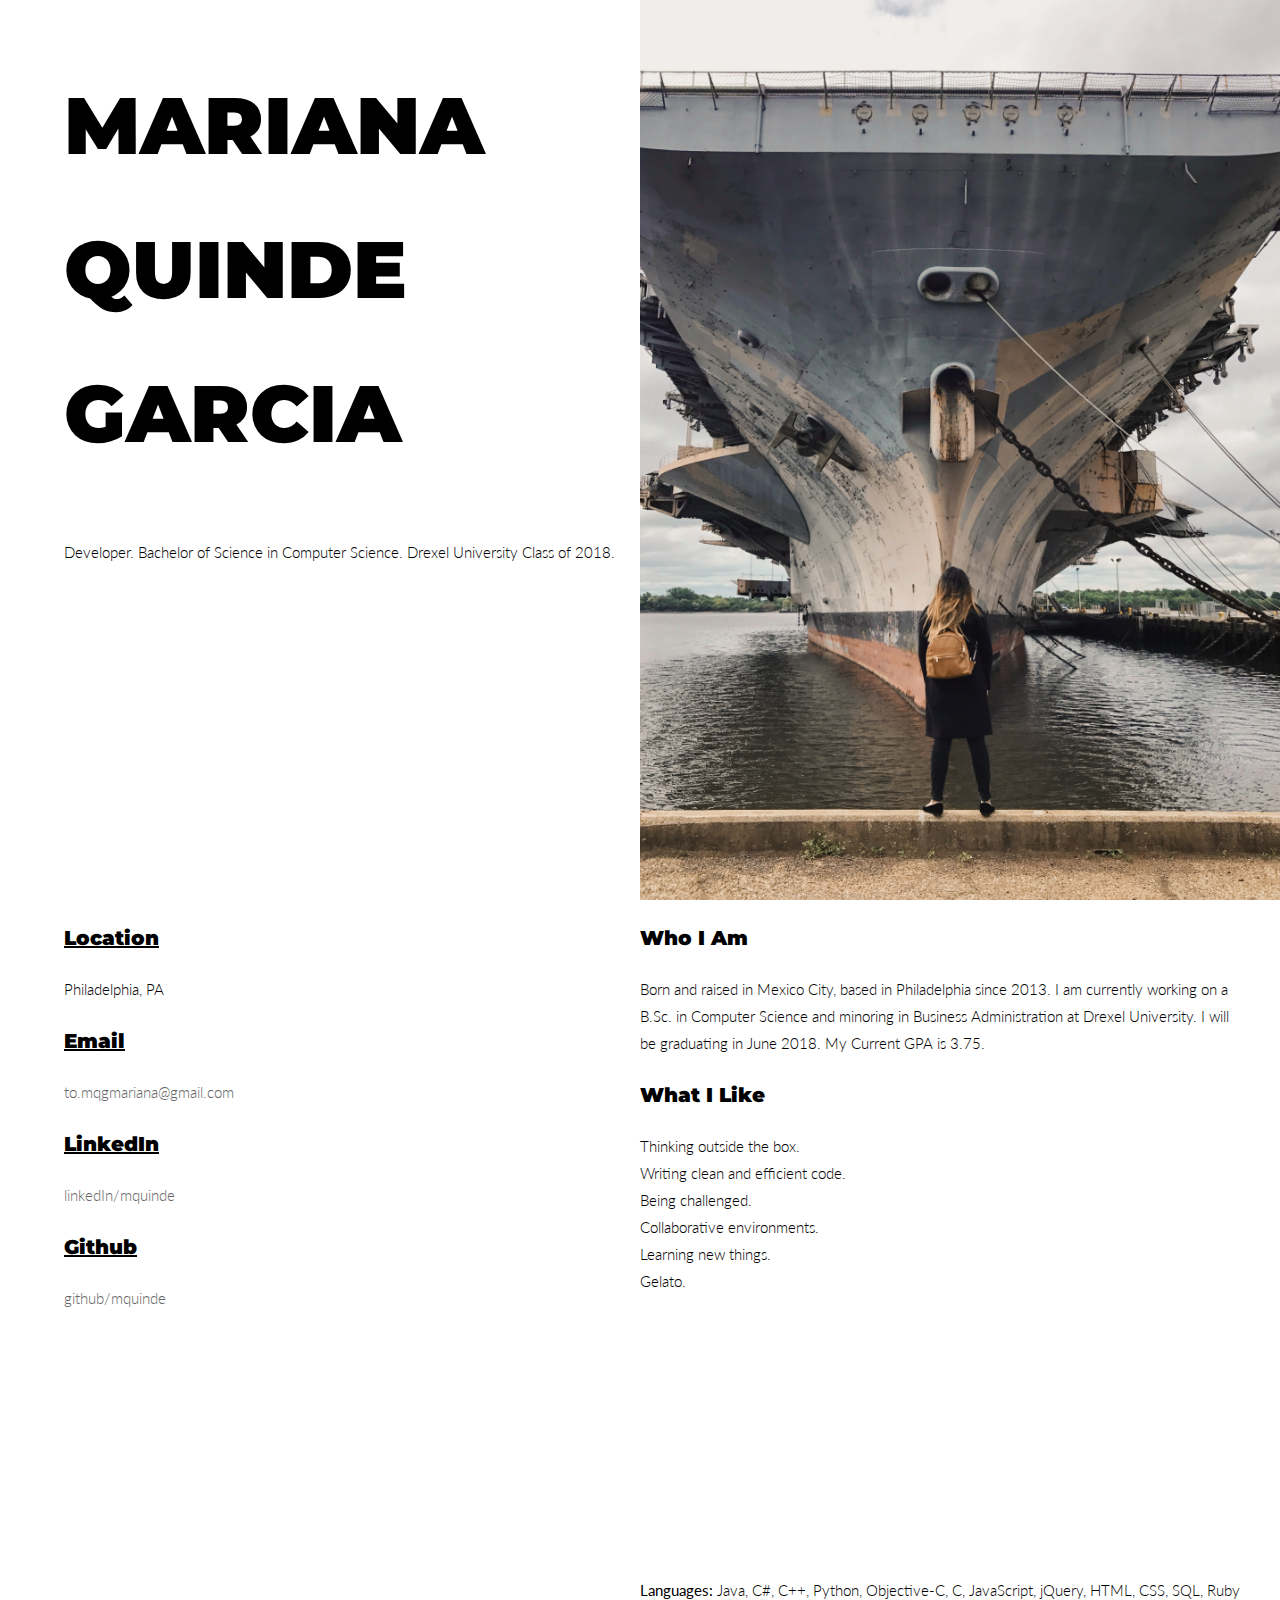
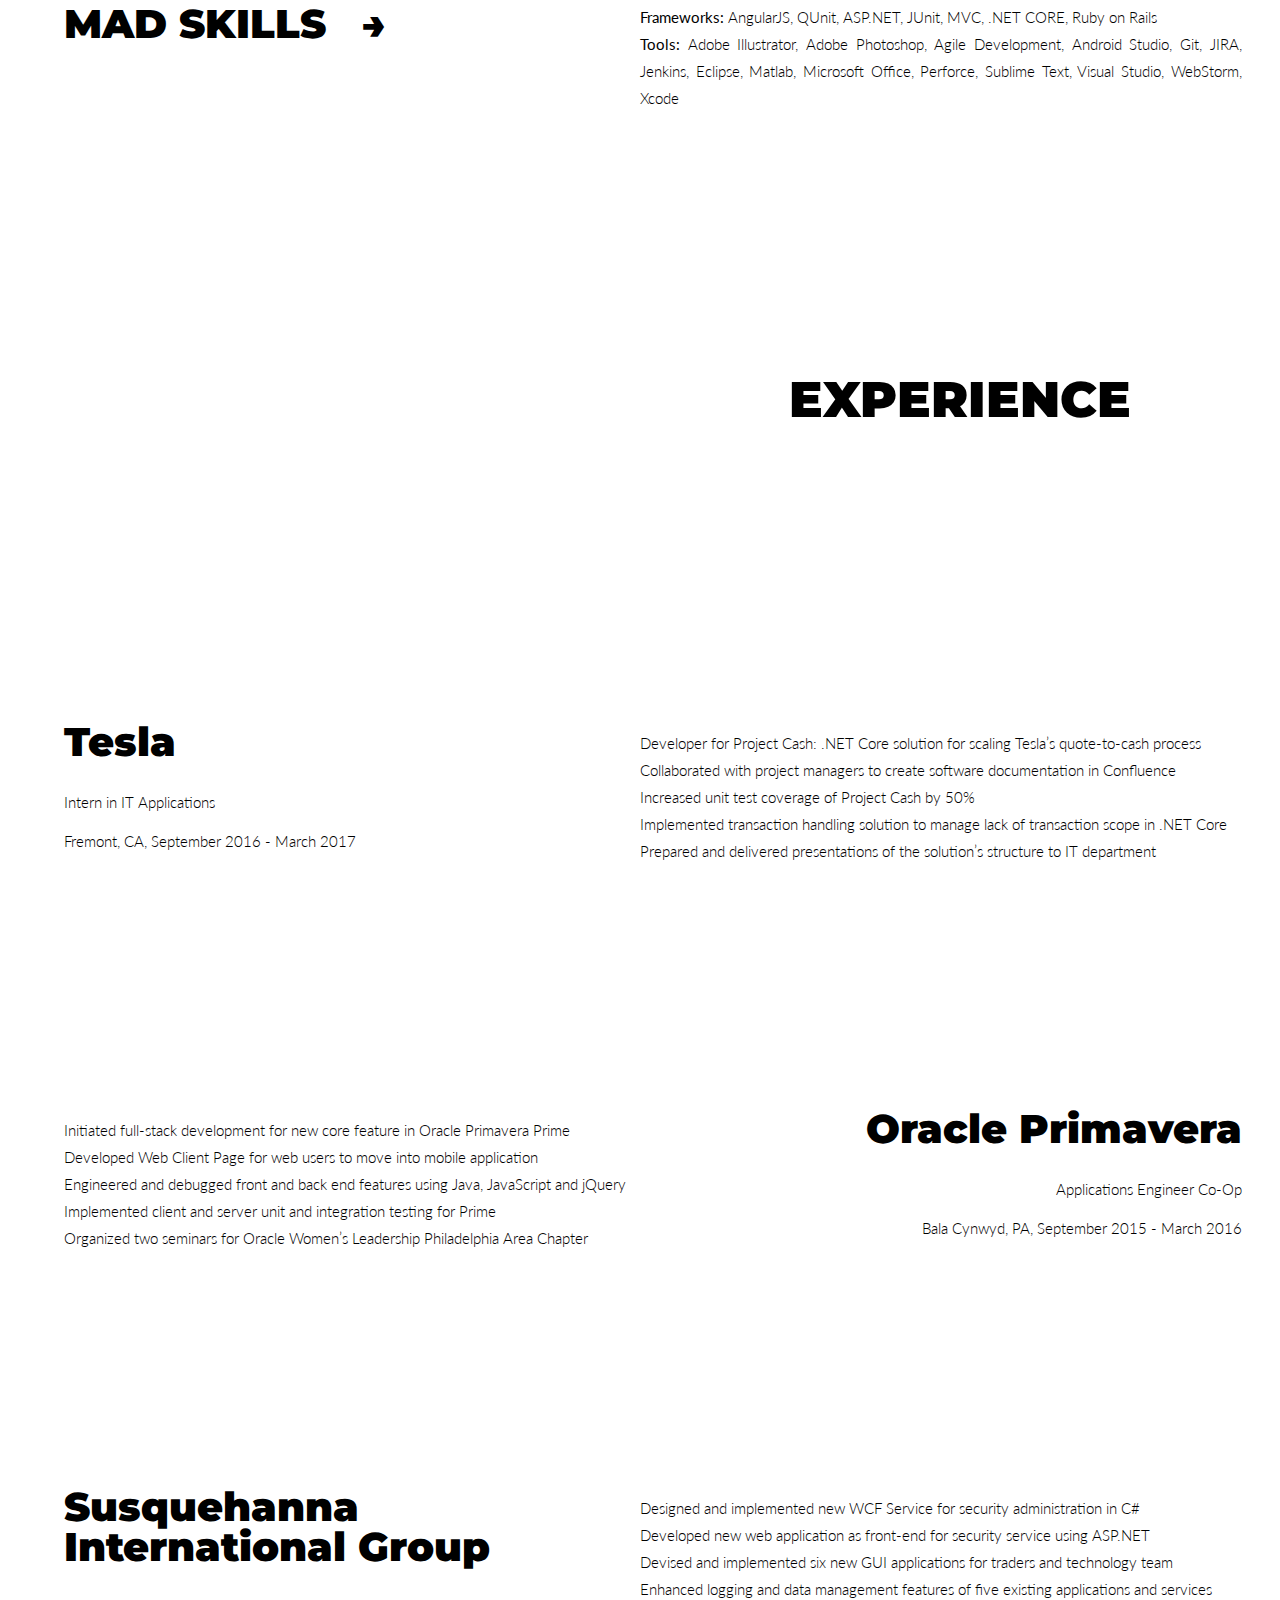
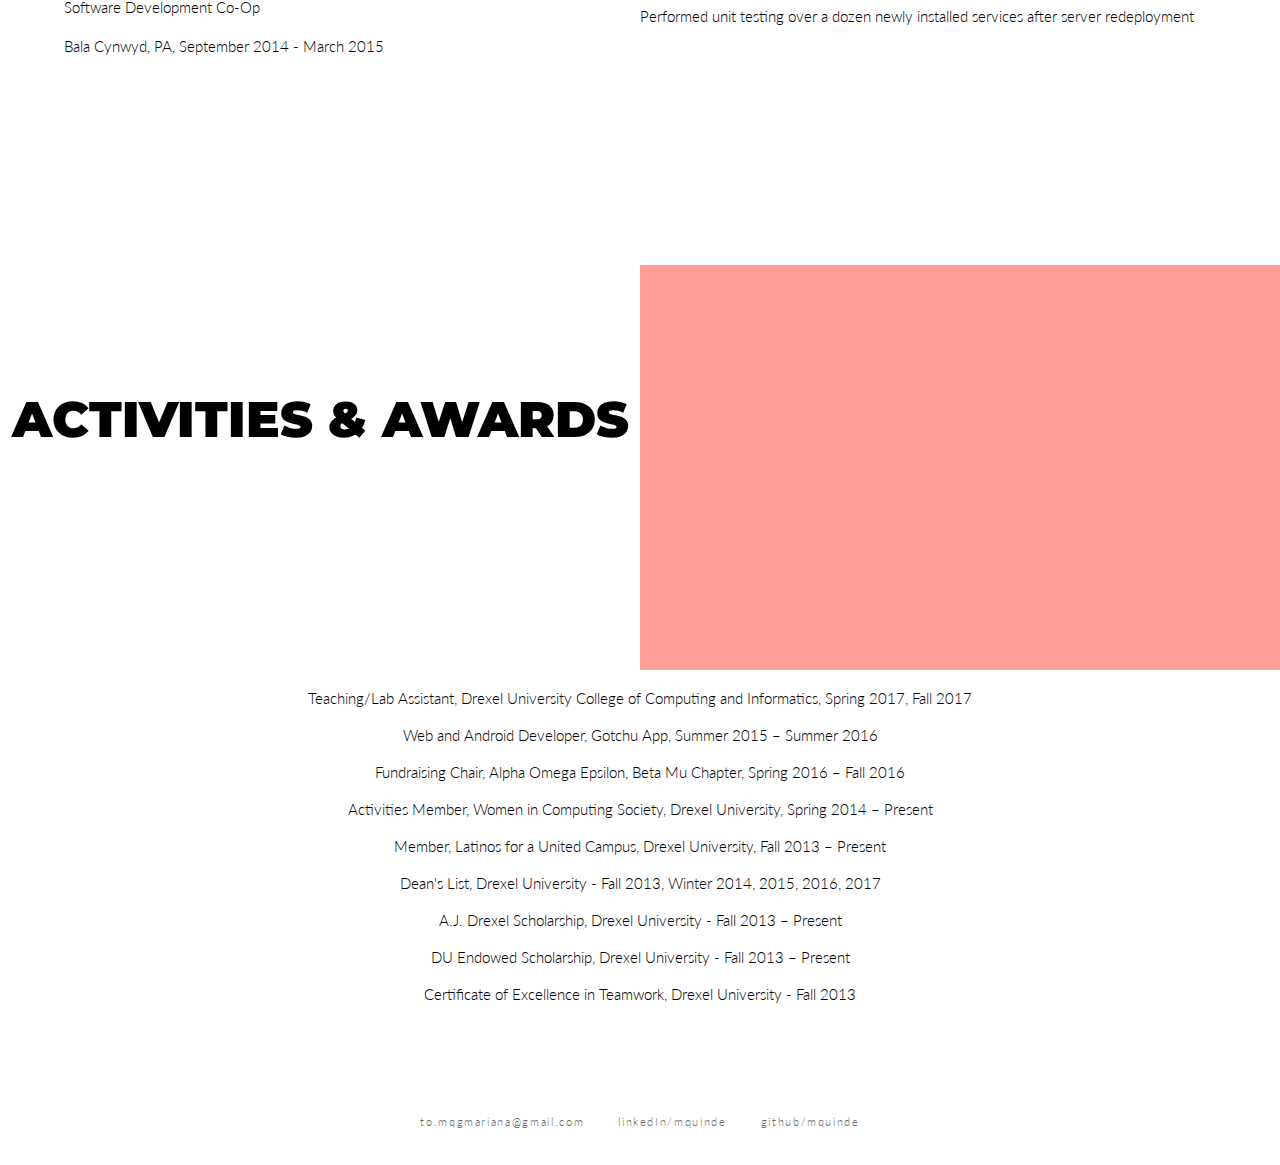
==== commit 0807bf74: "finished structure" ====
--- a/index.html
+++ b/index.html
@@ -11,37 +11,35 @@
     <title>Hello World</title>
   </head>
 <body>
-<script>
-function toggle(name) {
-    var x = document.getElementById(name);
-    if (x.style.display === 'none') {
-        x.style.display = 'block';
-    } else {
-        x.style.display = 'none';
-    }
-}
-</script>
-
 
 <div class="background1">
-  <div class="title-block left">
+  <div class="title-block left light" style="left: 5%">
     <h1>MARIANA 
     <br>QUINDE
     <br>GARCIA</h1>
+    <p>Developer. Bachelor of Science in Computer Science. Drexel University Class of 2018.</p>
   </div>
 
-  <div class="title-block right">
+  <div class="title-block right photo1">
   </div>
 </div>
 
-<div class="full-block">
-  <h3 style="text-align:center;">About Me</h3>
+<div class="backgroundMedium light">
+  <div class="left-block">
+  <h3><u> Location </u></h3>
+  <p> Philadelphia, PA </p>
+  <h3><u> Email </u></h3>
+  <a href="mailto:to.mqgmariana@gmail.com">to.mqgmariana@gmail.com</a>
+  <h3><u> LinkedIn </u></h3>
+  <a href="https://www.linkedin.com/in/mquinde/" target="_blank">linkedIn/mquinde</a>
+  <h3><u> Github </u></h3>
+  <a href="http://www.github.com/mquinde" target="_blank">github/mquinde</a>
+  </div>
+
+  <div class="right-block">
+  <h3> Who I Am </h3>
   <p> Born and raised in Mexico City, based in Philadelphia since 2013. I am currently working on a B.Sc. in Computer Science and minoring in Business Administration at Drexel University. I will be graduating in June 2018. My Current GPA is 3.75.</p>
-</div>
-
-<div class="backgroundSmall halfsie">
-  <div class="left-block" style="text-align: right">
-  <h2> What I Like</h2>
+  <h3> What I Like</h3>
   <ul class="simpleList">
   <li>Thinking outside the box.</li>
   <li>Writing clean and efficient code.</li>
@@ -51,31 +49,36 @@
   <li>Gelato.</li>
   </ul>
   </div>
-  <div class="right-block" id="whatIKnow">
-  <h2>What I Know</h2>  
+</div>
+
+<div class="backgroundMin light">
+  <div class="left-block" style="top: 15%">
+  <h1>MAD SKILLS &nbsp;&nbsp;&rarr;</h1>
+  </div>
+  <div class="right-block" style="top: 10%">
   <ul class="simpleList">
   <li> <b>Languages: </b> Java, C#, C++, Python, Objective-C, C, JavaScript, jQuery, HTML, CSS, SQL, Ruby</li>
   <li> <b>Frameworks: </b> AngularJS, QUnit, ASP.NET, JUnit, MVC, .NET CORE, Ruby on Rails</li>
   <li> <b>Tools: </b>Adobe Illustrator, Adobe Photoshop, Agile Development, Android Studio, Git, JIRA, Jenkins, Eclipse, Matlab, Microsoft Office, Perforce, Sublime Text, Visual Studio, WebStorm, Xcode</li>
-  <h4>*Insert anything you need me to learn*</h4>
   </ul>          
   </div>
 </div>
 
-<div class="backgroundSmall photo2">
-  <div class="center-block">
-    <h3>Experience</h3>
+<div class="backgroundSmall">
+  <div class="title-block left photo2">
+  </div>
+  <div class="title-block right light" style="top: 17%">
+    <h2>EXPERIENCE</h2>
   </div>
 </div>
 
-<div class="backgroundMedium light">
-  <div class="right-block" style="top: 20%">
-  <img src="css/images/Tesla.jpg" alt="TeslaPhoto" style="width:100%;height:100%;">
+<div class="backgroundSmall light" style="top: 5%">
+  <div class="left-block">
+  <h1>Tesla</h1>
+  <h2> Intern in IT Applications </h2>
+  <h2>Fremont, CA, September 2016 - March 2017</h2>  
   </div>
-  <div class="left-block">
-  <h2>Tesla</h2>
-  <p><b> Intern in IT Applications </b></p>
-  <p><b>Fremont, CA, September 2016 - March 2017</b></p>  
+  <div class="right-block" style="top: 5%">
   <ul>
   <li>Developer for Project Cash: .NET Core solution for scaling Tesla’s quote-to-cash process </li>
   <li>Collaborated with project managers to create software documentation in Confluence </li>
@@ -86,15 +89,9 @@
   </div>
  </div>
 
- <div class="backgroundMedium dark">
-  <div class="left-block" style="top: 15%">
-  <img src="css/images/oracle.jpg" alt="OraclePhoto" style="width:100%;height:100%;">
-  </div>
-  <div class="right-block">
-  <h2>Oracle Primavera</h2>
-	<p><b>Applications Engineer Co-Op</b></p>
-	<p><b>Bala Cynwyd, PA, September 2015 - March 2016</b></p>
-	<ul>
+<div class="backgroundSmall light" style="top: 3%">
+  <div class="left-block" style="top: 5%">
+  	<ul>
 	<li>Initiated full-stack development for new core feature in Oracle Primavera Prime </li>
 	<li>Developed Web Client Page for web users to move into mobile application</li>
 	<li>Engineered and debugged front and back end features using Java, JavaScript and jQuery</li>
@@ -102,16 +99,20 @@
 	<li>Organized two seminars for Oracle Women’s Leadership Philadelphia Area Chapter</li>
 	</ul> 
   </div>
- </div>
+  <div class="right-block" style="text-align: right">
+  <h1>Oracle Primavera</h1>
+  <h2>Applications Engineer Co-Op</h2>
+  <h2>Bala Cynwyd, PA, September 2015 - March 2016</h2>
+  </div>  
+</div>
 
- <div class="backgroundMedium light">
-  <div class="right-block" style="top: 20%">
-  <img src="css/images/sig.jpg" alt="SIGPhoto" style="width:100%;height:100%;">
+<div class="backgroundSmall light">
+  <div class="left-block">
+  <h1> Susquehanna International Group</h1>
+  <h2> Software Development Co-Op</h2>
+  <h2> Bala Cynwyd, PA, September 2014 - March 2015</h2>  
   </div>
-  <div class="left-block">
-  <h2> Susquehanna International Group</h2>
-    <p><b>Software Development Co-Op</b></p>
-    <p><b>Bala Cynwyd, PA, September 2014 - March 2015</b></p>  
+  <div class="right-block" style="top: 5%">
     <ul>
     <li>Designed and implemented new WCF Service for security administration in C#</li>
     <li>Developed new web application as front-end for security service using ASP.NET</li>
@@ -120,36 +121,41 @@
     <li>Performed unit testing over a dozen newly installed services after server redeployment</li>
     </ul> 
   </div>
- </div>
+</div>
 
-<div class="backgroundSmall photo2">
-  <div class="center-block">
-    <h3>Activities & Awards</h3>
+<div class="backgroundSmall">
+  <div class="title-block left light" style="top: 17%">
+  <h2>ACTIVITIES & AWARDS</h2>
+  </div>
+  <div class="title-block right pink">
   </div>
 </div>
 
-<div class="backgroundMin light">
-<div class="middle-block">
-<ul class="simpleList wideList">
-  <li>Teaching/Lab Assistant, Drexel University College of Computing and Informatics, Spring 2017</li>
+<div class="backgroundSmall light">
+ <div class="center-block">
+ <ul class="simpleList wideList">
+  <li>Teaching/Lab Assistant, Drexel University College of Computing and Informatics, Spring 2017, Fall 2017</li>
   <li>Web and Android Developer, Gotchu App, Summer 2015 – Summer 2016</li>
   <li>Fundraising Chair, Alpha Omega Epsilon, Beta Mu Chapter, Spring 2016 – Fall 2016</li>
   <li>Activities Member, Women in Computing Society, Drexel University, Spring 2014 – Present</li>
   <li>Member, Latinos for a United Campus, Drexel University, Fall 2013 – Present</li>
-  </ul>
-</div>
-</div>
-
-<div class="backgroundMin dark">
-<div class="middle-block">
-<ul class="simpleList wideList">
   <li>Dean's List, Drexel University - Fall 2013, Winter 2014, 2015, 2016, 2017</li>
   <li>A.J. Drexel Scholarship, Drexel University - Fall 2013 – Present</li>
   <li>DU Endowed Scholarship, Drexel University - Fall 2013 – Present</li>
   <li>Certificate of Excellence in Teamwork, Drexel University - Fall 2013</li>
   </ul>
-</div>
+ </div>
 </div>
 
+
+<div class="backgroundLine light">
+ <div class="center-block" style="top: 30%">
+      <ul class="inline-list">
+        <li><a href="mailto:to.mqgmariana@gmail.com">to.mqgmariana@gmail.com</a></li>
+        <li><a href="https://www.linkedin.com/in/mquinde/" target="_blank">linkedIn/mquinde</a></li>
+        <li><a href="http://www.github.com/mquinde" target="_blank">github/mquinde</a></li>
+      </ul>
+  </div>
+</div>
 </body>
 </html>
--- a/css/style.css
+++ b/css/style.css
@@ -2,147 +2,181 @@
 body, html {
   height: 100%;
   margin: 0;
-  font: 400 15px/1.8 "Lato", sans-serif;
-  font-weight: thin 100;
-  color: #777;
-}
-a {color: #eee; text-decoration: none;}
-a:hover {border-bottom: 1px solid #eee; color: #eee}
-ul {padding: 0 0 0 20px;}
-
-.background1, .backgroundSmall, .backgroundMedium, .backgroundMin {
+  font: 300 15px/1.8 "Lato", sans-serif;
+  font-weight: 300;
+  color: #000;
+}
+
+/* general */
+a {
+  color: #666 ; 
+  text-decoration: none;
+}
+
+a:hover {
+  border-bottom: 1px solid #ff9e99; 
+  color: #000
+}
+
+ul {
+  padding: 0 0 0 20px;
+  text-align: justify; 
+  padding: 0;
+  list-style-type: none;
+}
+/* end general */
+
+/* backgrounds */
+.background1, .backgroundSmall, .backgroundMedium, .backgroundMin, .backgroundLine, .title-block {
   position: relative;
   background-attachment: fixed;
-  background-position: center;
   background-repeat: no-repeat;
+
+}
+
+.background1, .backgroundSmall, .backgroundMedium, .backgroundMin, .backgroundLine {
   background-size: cover;
-
-}
+  background-position: right;
+}
+
 .background1 {
   min-height: 100%;
 }
 
 .backgroundSmall {
-  min-height: 55%;
+  min-height: 45%;
 }
 
 .backgroundMedium {
-  height: 80%;
+  height: 70%;
 }
 
 .backgroundMin {
   height: 35%;
 }
 
+.backgroundLine {
+  height: 10%;
+}
+
 .photo1 {
-    opacity: 0.;
     background-image: url("images/ship.jpg");
+    background-repeat: no-repeat;
 }
 
 .photo2 {
-    opacity: 0.65;
-  background-image: url("images/blackmarble.jpg");
+  background-image: url("images/Tesla.jpg");
+  background-repeat: no-repeat;
+}
+
+.pink {
+  background-color: #ff9e99;
 }
 
 .light {
   background-color: white;
 }
-
-.dark {
-  background-color: #eee;
-  color: #fff;
-}
-
-.oxblood {
-  background-color: #4A0000;
-  color: #fff;
-}
-
-.halfsie {
-    background: linear-gradient(90deg, #eee 50%, #4A0000 50%);
-}
-
+/* end backgrounds */
+
+/* title */
+.title-block {
+  position: absolute;
+  height: 100%;
+  background-size: auto 100%;
+}
+
+.left {
+  width: 50%;
+  left: 0;
+  text-align: left;
+  background-position: left;
+}
+
+.left h1 {
+  font-family: 'Montserrat', sans-serif;
+  color: #000;
+  font-size: 80px;
+  font-weight: 900;
+}
+
+.left p {
+  font-weight: 300;
+}
+
+.right {
+  right: 0;
+  top: 0;
+  width: 50%;
+  height: 100%;
+  text-align: right;
+  background-position: right;
+}
+
+.right h2, .left h2 {
+  font-family: 'Montserrat', sans-serif;
+  color: #000;
+  font-size: 50px;
+  font-weight: 900;
+  text-align: center;
+}
+/* end title */
+
+/* left right blocks */
+.left-block, .right-block {
+  position: absolute;
+  top: 0;
+}
+
+.left-block {
+  left: 5%;
+  width: 44%;
+  text-align: justify;
+}
+.right-block {
+  right: 3%;
+  width: 47%;
+  text-align: left;
+}
+.left-block h1, .right-block h1 {
+  font-family: 'Montserrat', sans-serif;
+  color: #000;
+  font-size: 40px;
+  font-weight: 900;
+  line-height: 100%;
+}
+
+.left-block h2, .right-block h2 {
+  color: #000;
+  font-size: 15px;
+  font-weight: 300;
+}
+
+.left-block h3, .right-block h3 {
+  font-family: 'Montserrat', sans-serif;
+  color: #000;
+  font-size: 20px;
+  font-weight: 900;
+}
+/* end left right blocks */
+
+/* center block */
 .center-block {
   position: absolute;
   left: 0;
-  top: 40%;
   width: 100%;
   text-align: center;
-  background-color: rgba(0, 0, 0, 0.1);
-}
-
-.center-block h2 {
-  color: #fff;
-  font-size: 17px;
-  font-weight: lighter;;
-}
-
-.center-block h3 {
-  color: #eee;
-  font-size: 30px;
-}
-
-.full-block {
-    color: #777;
-    background-color:white;
-    text-align:center;
-    padding:50px 80px;text-align: center;
-}
-
-.middle-block {
-  position: absolute;
-  left: 0;
-  top: 0;
-  width: 100%;
-  text-align: center;
-}
-
-.left-block {
-  position: absolute;
-  left: 5%;
-  top: 0;
-  width: 35%;
-  text-align: justify;
-}
-
-.left-block h1 {
-  font-family: 'Catamaran', sans-serif;
-  color: #fff;
-  font-size: 80px;
-  font-weight: 400;
-}
-
-.right-block {
-  position: absolute;
-  right: 5%;
-  top: 0;
-  width: 35%;
-  text-align: justify;
-}
-
-
-
-.simpleList {
-    padding: 0;
-    list-style-type: none;
-    font-weight: lighter;
-}
-
-
-.wideList li { margin: 10px 0; }
-
-
-.right-block h4 {
-  font-size: 10px;
-  font-weight: lighter;
-}
-
-
-.toggle-block {
-    width: 100%;
-    margin-top:0px;
-    display: none;
-}
+}
+
+.center-block ul{
+  text-align: center;
+}
+
+.center-block li{
+  text-align: center;
+  margin: 10px 0;
+}
+/* end center block */
+
 
 
 .inline-list {list-style: none; margin: 0; padding: 0; word-spacing: 2em}
@@ -150,7 +184,7 @@
 
 /* Turn off parallax scrolling for tablets and phones */
 @media only screen and (max-device-width: 1024px) {
-    .background1, .backgroundSmall, .backgroundMedium, .backgroundMin {
+    .background1, .backgroundSmall, .backgroundMedium, .backgroundMin, .backgroundLine, .title-block {
         background-attachment: scroll;
     }
 }
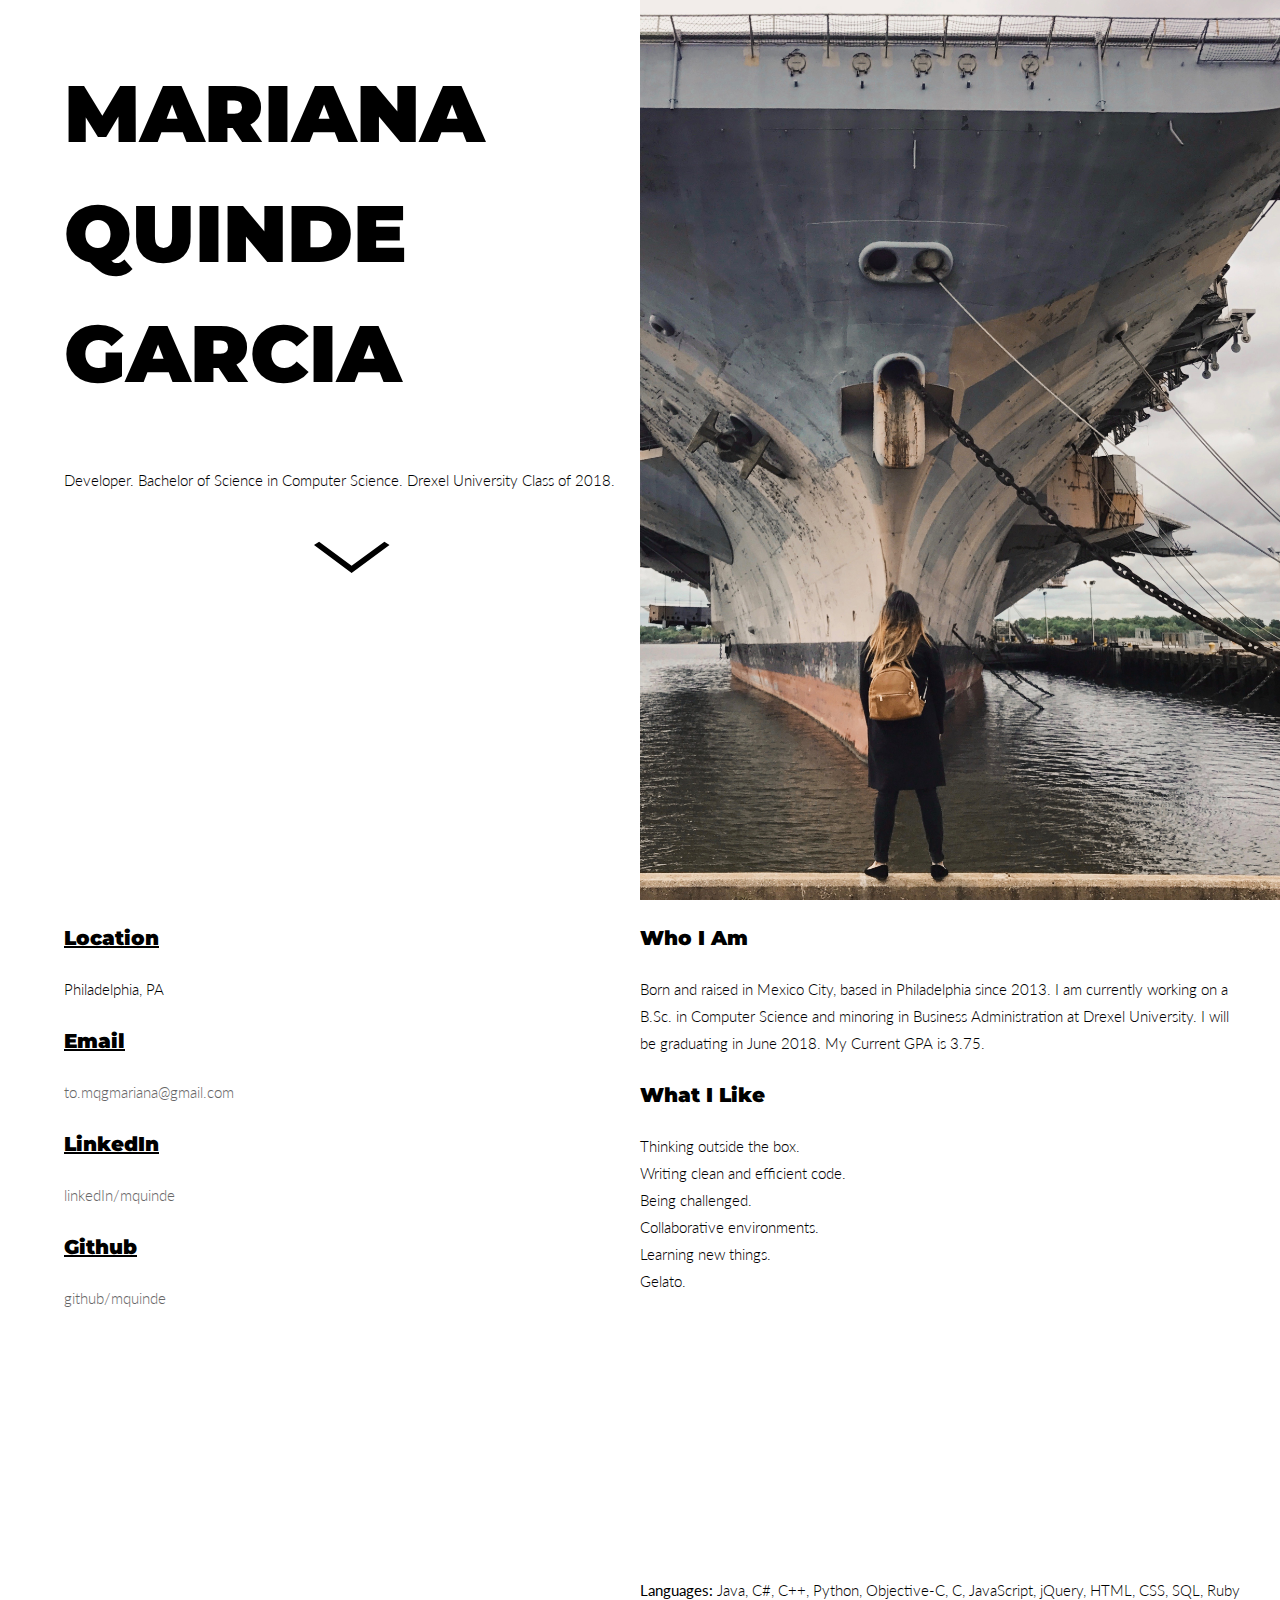
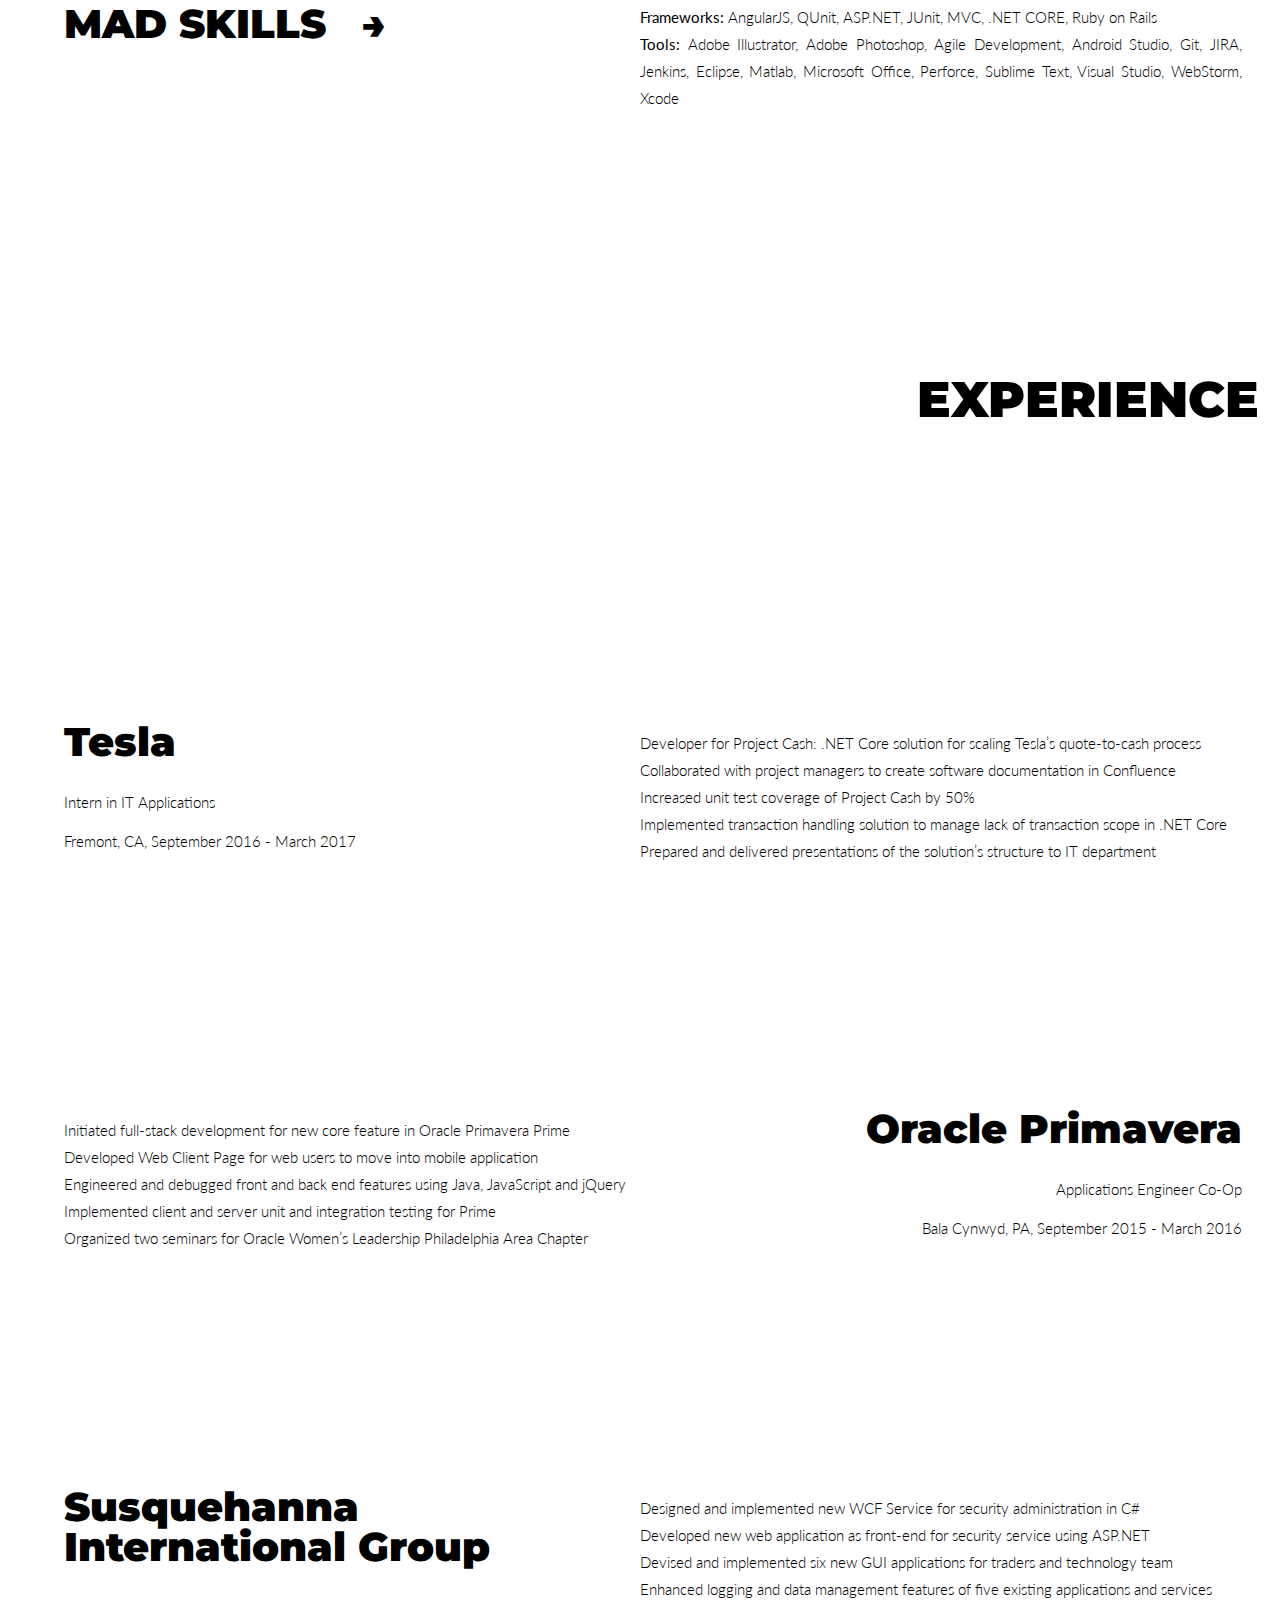
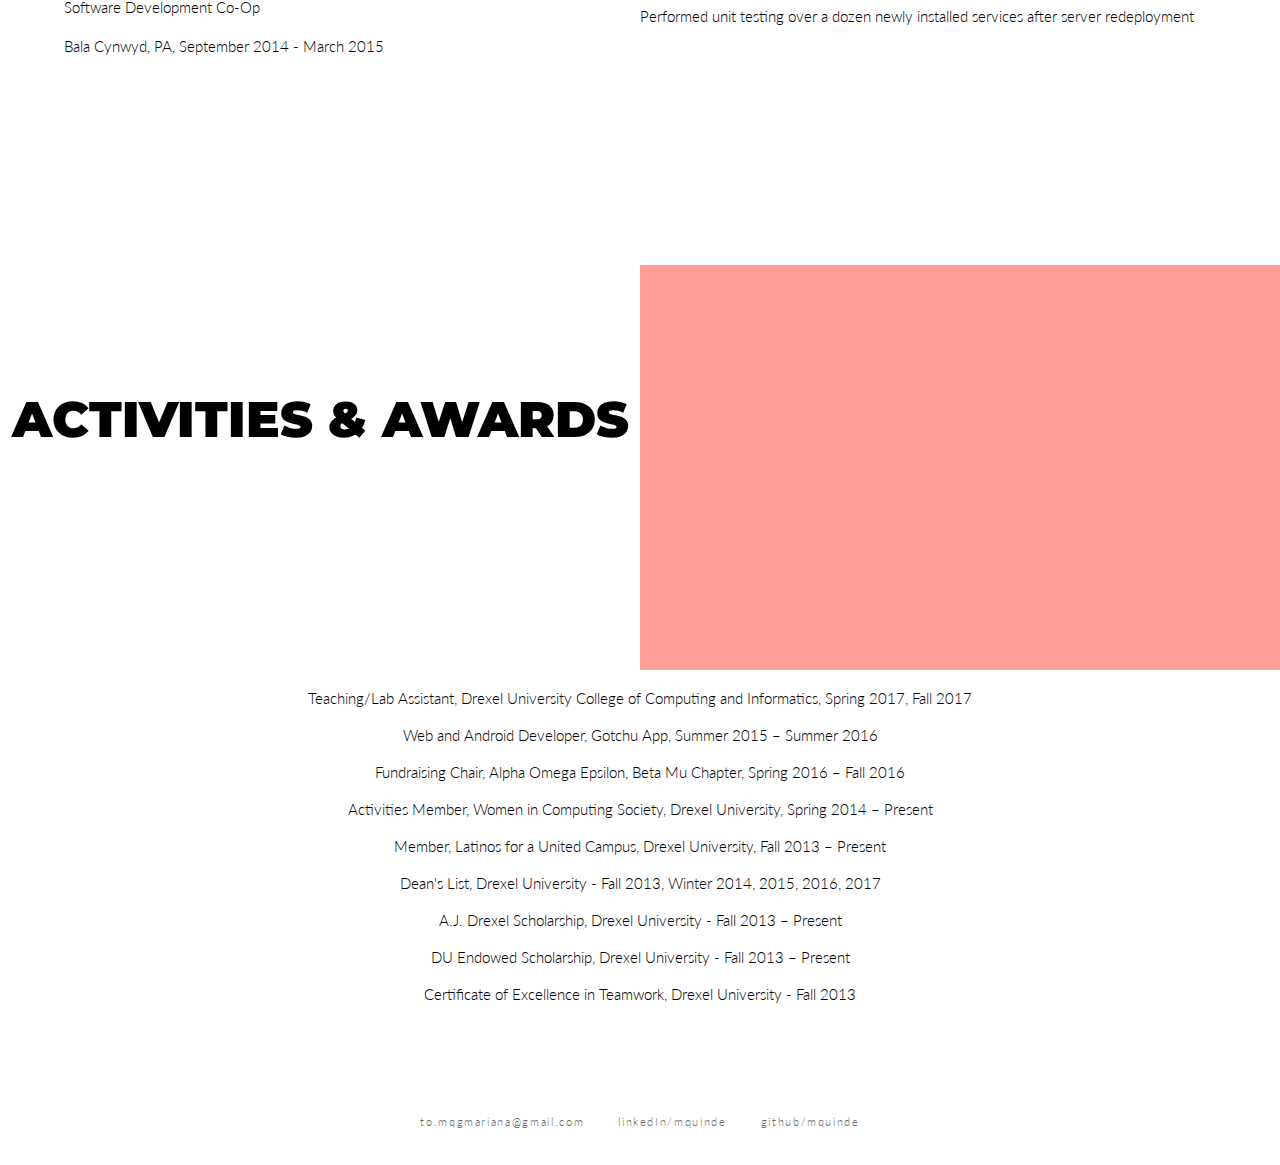
==== commit a0176043: "fixed images" ====
--- a/index.html
+++ b/index.html
@@ -9,22 +9,31 @@
     <link href="https://fonts.googleapis.com/css?family=Catamaran:400,900" rel="stylesheet">
     <link rel="icon" href="css/images/me.png" type="image/x-icon">
     <title>Hello World</title>
-  </head>
+<script src="https://ajax.googleapis.com/ajax/libs/jquery/2.1.3/jquery.min.js"></script>
+<script>
+$(function() {
+  $('a[href*=#]').on('click', function(e) {
+    $('html, body').animate({ scrollTop: $($(this).attr('href')).offset().top}, 1000);
+  });
+});
+</script>
+</head>
 <body>
-
 <div class="background1">
-  <div class="title-block left light" style="left: 5%">
+  <div class="title-block left light" style="left: 5%;">
     <h1>MARIANA 
-    <br>QUINDE
-    <br>GARCIA</h1>
+    QUINDE
+    GARCIA</h1>
     <p>Developer. Bachelor of Science in Computer Science. Drexel University Class of 2018.</p>
+  	<a href="#scrollTo" id="scrollDown"><svg>
+      <polygon id="arrow-down" points="37.6,64 0,36.1 5.1,32.8 37.6,56.8 70.4,32.8 75.5,36.1 "/>
+    </svg></a>
   </div>
-
   <div class="title-block right photo1">
   </div>
 </div>
 
-<div class="backgroundMedium light">
+<div class="backgroundMedium light" id="scrollTo">
   <div class="left-block">
   <h3><u> Location </u></h3>
   <p> Philadelphia, PA </p>
@@ -65,9 +74,9 @@
 </div>
 
 <div class="backgroundSmall">
-  <div class="title-block left photo2">
+  <div class="title-block left photo2" style="width: 70%">
   </div>
-  <div class="title-block right light" style="top: 17%">
+  <div class="title-block right light" style="top: 17%; width: 30%">
     <h2>EXPERIENCE</h2>
   </div>
 </div>
--- a/css/style.css
+++ b/css/style.css
@@ -65,6 +65,7 @@
 }
 
 .photo2 {
+  opacity: .8;
   background-image: url("images/Tesla.jpg");
   background-repeat: no-repeat;
 }
@@ -97,6 +98,7 @@
   color: #000;
   font-size: 80px;
   font-weight: 900;
+  line-height: 150%;
 }
 
 .left p {
@@ -177,6 +179,20 @@
 }
 /* end center block */
 
+#scrollDown {
+  text-align:center;
+  display:block;
+  padding-top: 0;
+  padding-left: 25%
+}
+
+#scrollDown:hover{
+  border-bottom: 0px; 
+}
+
+#scrollDown:hover #arrow-down {
+  fill: #ff9e99;
+}
 
 
 .inline-list {list-style: none; margin: 0; padding: 0; word-spacing: 2em}
